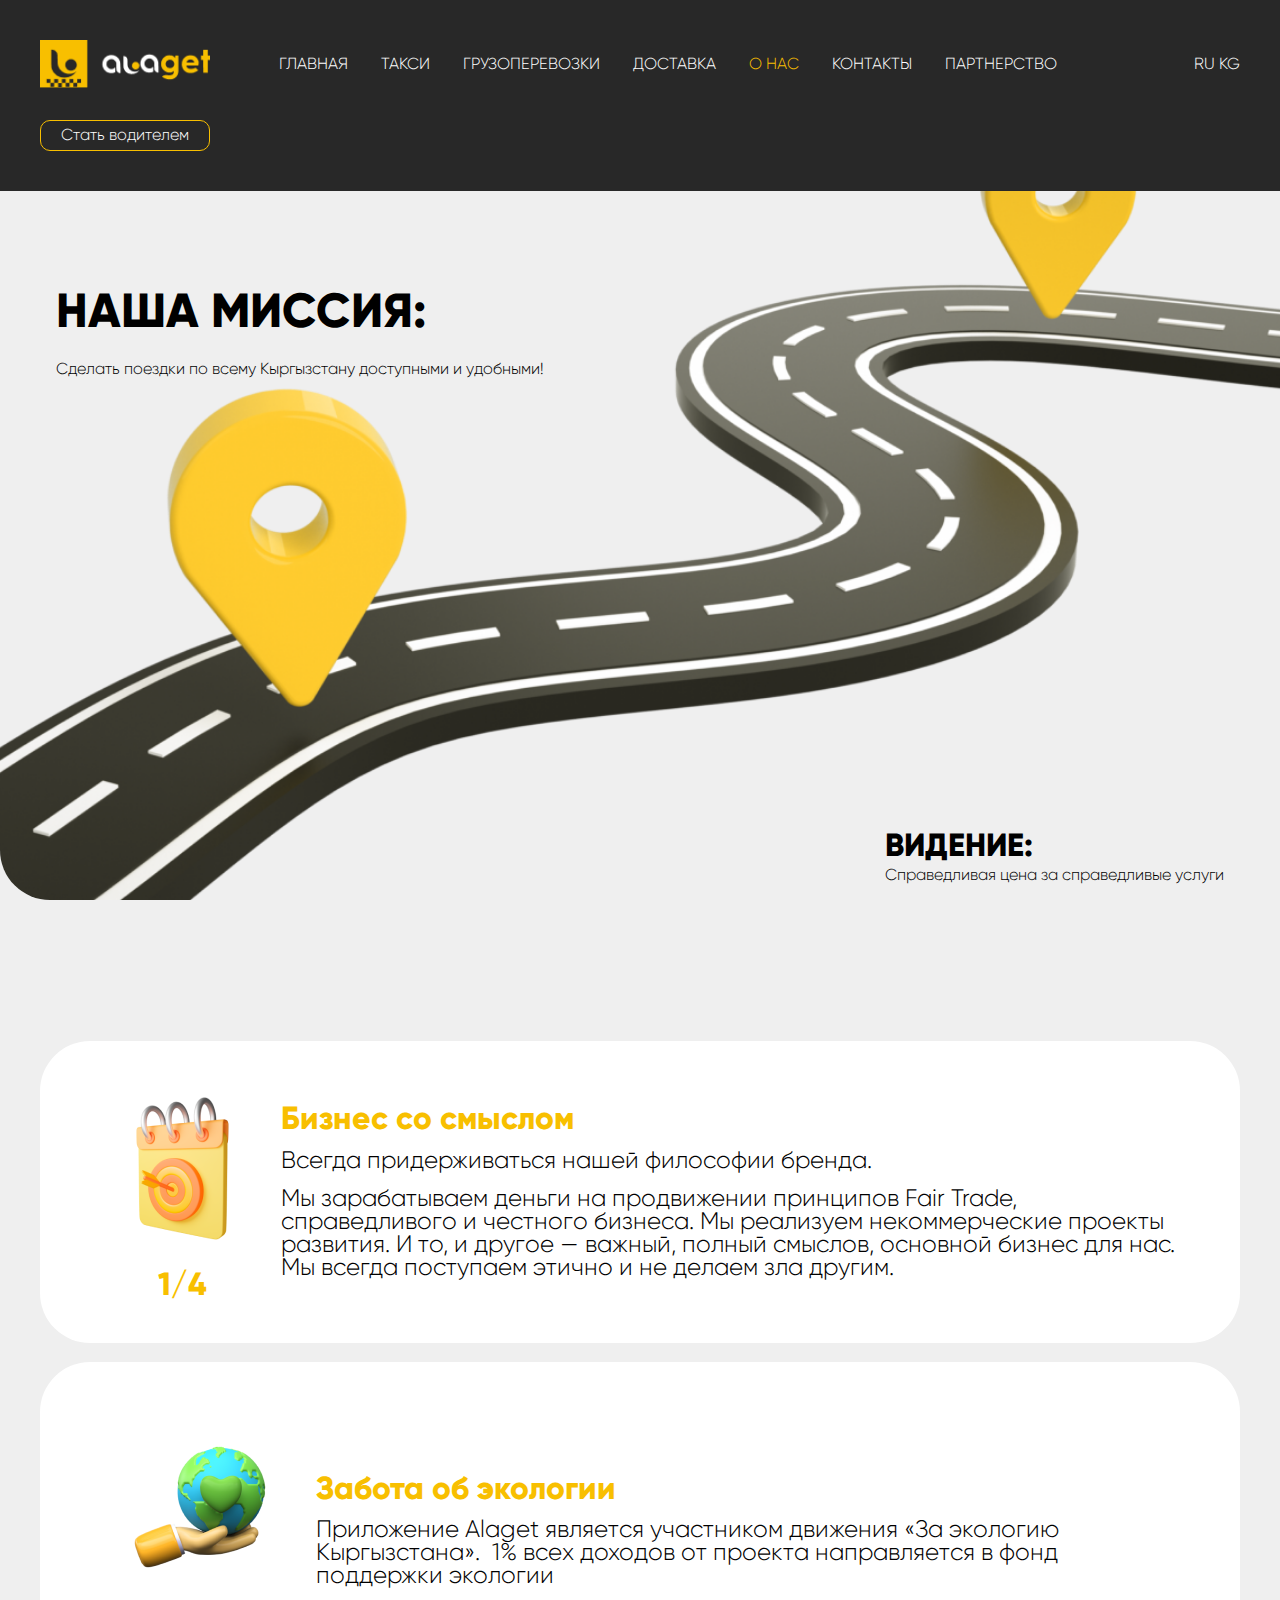
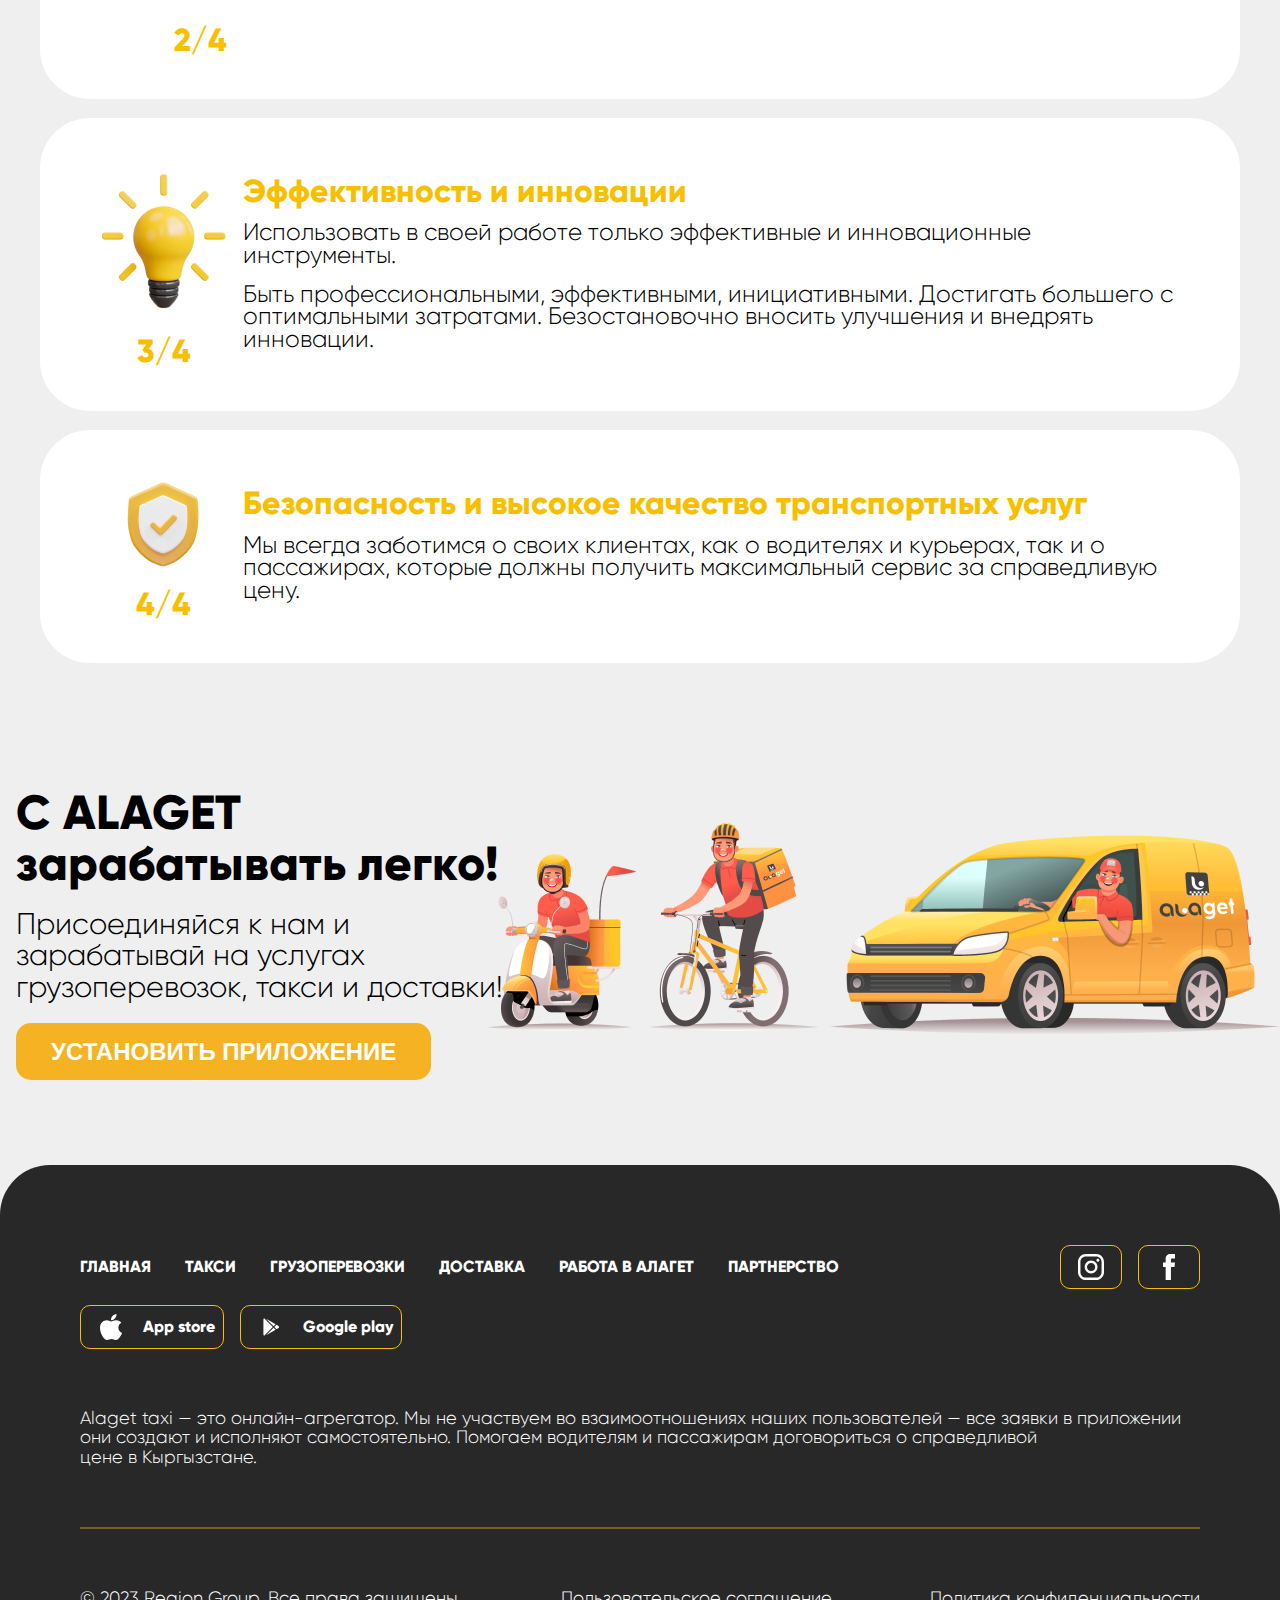
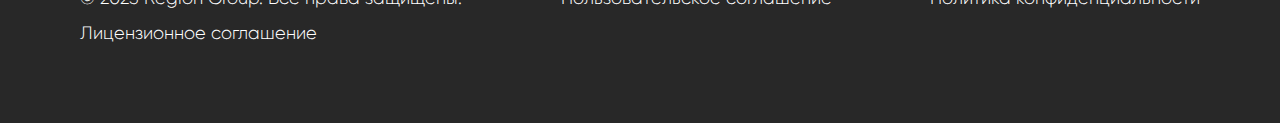
==== about.html @ 56437d97 "add commi" ====
<!DOCTYPE html>
<html lang="en">

<head>
  <meta charset="UTF-8" />
  <meta name="viewport" content="width=device-width, initial-scale=1.0" />
  <link rel="stylesheet" href="assets/style/styleSwiper.min.css" />
  <link rel="stylesheet" href="./assets/style/style.css" />
  <title>Document</title>
</head>

<body>
  <!-- header start -->
  <!-- header start -->
  <header class="header">
    <nav>
      <div class="logo"><img src="./assets/img/Group 46.png" alt="" /></div>
      <ul class="desc">
        <a href="./index.html">
          <li>главная</li>
        </a>
        <a href="./taxi.html">
          <li>Такси</li>
        </a>
        <a href="./cargo.html">
          <li>грузоперевозки</li>
        </a>
        <a href="./delivery.html">
          <li>доставка</li>
        </a>
        <a href="./about.html">
          <li class="active">о нас</li>
        </a>
        <a href="./contact.html">
          <li>контакты</li>
        </a>
        <a href="./partners.html">
          <li>Партнерство</li>
        </a>

      </ul>
      <div>
        <div class="burgerMenu" onclick="openSideBar()">
          <img width="50px" src="https://cdn-icons-png.flaticon.com/512/5251/5251840.png" alt="">
        </div>
      </div>


      <div class="translate">ru KG</div>
      <div class="beTaksist">
        <a href="./beTaxist.html">
          <p>Стать водителем</p>
        </a>

      </div>
    </nav>

    </div>




  </header>
  <!-- header end -->
  <div id="mobileMenu" class="mobileMenuDisabled">
    <div onclick="closeSideBar()" class="mobileClose">
      x
    </div>
    <br><br>
    <ul class="desc">
      <a href="./index.html">
        <li>главная</li>
      </a>

      <a href="./taxi.html">
        <li>Такси</li>
      </a>
      <a href="./cargo.html">
        <li>грузоперевозки</li>
      </a>
      <a href="./delivery.html">
        <li>доставка</li>
      </a>
      <a href="./about.html">
        <li class="active">о нас</li>
      </a>
      <a href="./contact.html">
        <li>контакты</li>
      </a>

      <a href="./partners.html">
        <li class="active">Партнерство</li>
    </a>
    </ul>
  </div>
  <!-- header end -->
  <!-- main start -->
  <main id="main" class="main">
    <img id="myElement" class="Mainbackround" src="./assets/img/23 1.png" alt="" />

    <div style="top: 30%;position: absolute; padding: 1rem;" class=" taxi mainTitle">
      <h1 style="color: black !important;">НАША МИССИЯ:</h1>
      <p style="color: black !important;">Сделать поездки по всему Кыргызстану доступными и удобными!</p>
    </div>
    <div style="width: 100%;">
      <h1></h1>
    </div>
    <div class="mainCarImage">

    </div>
    <div style="position: absolute;right: 40px;bottom: 0%; padding: 1rem;" class="bot">
      <h1>ВИДЕНИЕ:</h1>
      <p>Справедливая цена за справедливые услуги</p>
    </div>
  </main>
  <!-- main end -->
  <section class="MainContainer aboutSection">

    <div class="aboutAppCard" style="background-color: white; border-radius: 50px;">
      <div style="text-align: center; margin-right: 1rem;" class="aboutTitle">
        <div>
          <img src="./assets/img/28.png" alt="">
        </div>
        <h1>1/4</h1>
      </div>

      <div class="aboutTitle">
        <h1>Бизнес со смыслом </h1>
        <h2>Всегда придерживаться нашей философии бренда. </h2>
        <p>Мы зарабатываем деньги на продвижении принципов Fair Trade, справедливого и честного бизнеса. Мы реализуем
          некоммерческие проекты развития. И то, и другое — важный, полный смыслов, основной бизнес для нас. Мы всегда
          поступаем этично и не делаем зла другим.
        </p>
      </div>

    </div>
    <br>
    <div class="aboutAppCard" style="background-color: white; border-radius: 50px;">
      <div style="text-align: center; margin-right: 1rem;" class="aboutTitle">
        <div>
          <img src="./assets/img/26 1.png" alt="">
        </div>
        <h1>2/4</h1>
      </div>

      <div class="aboutTitle">
        <h1>Забота об экологии </h1>

        <p>Приложение Alaget является участником движения «За экологию Кыргызстана». 
          1% всех доходов от проекта направляется в фонд поддержки экологии

        </p>
      </div>

    </div>
    <br>
    <div class="aboutAppCard" style="background-color: white; border-radius: 50px;">
      <div style="text-align: center; margin-right: 1rem;" class="aboutTitle">
        <div>
          <img src="./assets/img/24 1.png" alt="">
        </div>
        <h1>3/4</h1>
      </div>

      <div class="aboutTitle">
        <h1>Эффективность и инновации </h1>
        <h2>Использовать в своей работе только эффективные и инновационные инструменты.</h2>
        <p>Быть профессиональными, эффективными, инициативными. Достигать большего с оптимальными затратами.
          Безостановочно вносить улучшения и внедрять инновации.

        </p>
      </div>

    </div>
    <br>
    <div class="aboutAppCard" style="background-color: white; border-radius: 50px;">
      <div style="text-align: center; margin-right: 1rem;" class="aboutTitle">
        <div>
          <img src="./assets/img/5 3.png" alt="">
        </div>
        <h1>4/4</h1>
      </div>

      <div class="aboutTitle">
        <h1>Безопасность и высокое качество транспортных услуг</h1>

        <p>Мы всегда заботимся о своих клиентах, как о водителях и курьерах, так и о пассажирах, которые должны получить
          максимальный сервис за справедливую цену.
        </p>
      </div>

    </div>



  </section>
  <!-- Proof end -->
  <!-- preFooter start -->
  <section class="preFooter">
    <div class="taxi preFooterLeft">
      <h1>С ALAGET зарабатывать легко!</h1>

      <br />
      <p>Присоединяйся к нам и зарабатывай на услугах грузоперевозок, такси и доставки!</p>
      <br />
      <button class="orangeBGbutton">УСТАНОВИТЬ ПРИЛОЖЕНИЕ</button>
    </div>
    <div style="width: 100%;"></div>
    <div class="preFooterRigth">
      <div class="taxiPreFooterImg">
        <img src="./assets/img/1 3.png" alt="" />
      </div>
    </div>
  </section>




  <!-- preFooter end -->
  <footer class="footer">
    <div class="footerContainer">
      <nav>
        <ul>
          <a href="./index.html">
            <li>главная</li>
          </a>
          <a href="./taxi.html">
            <li>такси</li>
          </a>
          <a href="./cargo.html">
            <li>грузоперевозки</li>
          </a>
          <a href="./delivery.html">
            <li>доставка</li>
          </a>
          <a href="./beTaxist.html">
            <li>РАБОТА В АЛАГЕТ</li>
          </a>
          <a href="./partners.html">
            <li>Партнерство</li>
          </a>


        </ul>
        <div class="socialMedia">
          <div class="iconItem">
            <img src="./assets/icons/иконки (1).svg" alt="" />
          </div>
          <div class="iconItem">
            <img src="./assets/icons/иконки ФБ.svg" alt="" />
          </div>
        </div>
        <div class="socialMedia">
          <div class="iconItem">
            <img src="./assets/icons/Vector.svg" alt="" />
            <p>App store</p>
          </div>
          <div class="iconItem">
            <img
              src="./assets/icons/svg+xml;base64,PHN2ZyB3aWR0aD0iMjIiIGhlaWdodD0iMjIiIHZpZXdCb3g9IjAgMCAyNCAyNCIgeG1sbnM9Imh0dHA6Ly93d3cudzMub3JnLzIwMDAvc3ZnIj4KICAgICAgICAgICAgICAgICAgICAgICAgICAgICAgICAgICAgPHBhdGggZD0iTTE0LjM3NDUgMTEuMzIyTDcuNDc 1.svg"
              alt="" />
            <p>Google play</p>
          </div>
        </div>
      </nav>
      <p>
        Alaget taxi — это онлайн-агрегатор. Мы не участвуем во
        взаимоотношениях наших пользователей — все заявки в приложении они
        создают и исполняют самостоятельно. Помогаем водителям и пассажирам
        договориться о справедливой цене в Кыргызстане.
      </p>
      <svg xmlns="http://www.w3.org/2000/svg" width="100%" height="2" viewBox="0 0 1370 2" fill="none">
        <path d="M1370 1H0" stroke="#F5B324" />
      </svg>
      <div class="lust">
        <p>© 2023 Region Group. Все права защищены.</p>
        <p>Пользовательское соглашение</p>
        <p>Политика конфиденциальности</p>
        <p>Лицензионное соглашение</p>
      </div>
    </div>
  </footer>
  <script src="https://code.jquery.com/jquery-2.2.4.min.js"></script>
  <script src="https://cdnjs.cloudflare.com/ajax/libs/Swiper/3.3.1/js/swiper.min.js"></script>
  <script src="./assets/js/script.js"></script>
</body>

</html>
---- assets/style/styleSwiper.min.css ----
/**
 * Swiper 3.3.1
 * Most modern mobile touch slider and framework with hardware accelerated transitions
 * 
 * http://www.idangero.us/swiper/
 * 
 * Copyright 2016, Vladimir Kharlampidi
 * The iDangero.us
 * http://www.idangero.us/
 * 
 * Licensed under MIT
 * 
 * Released on: February 7, 2016
 */
.swiper-container {
    margin: 0 auto;
    position: relative;
    overflow: hidden;
    z-index: 1
}

.swiper-container-no-flexbox .swiper-slide {
    float: left
}

.swiper-container-vertical>.swiper-wrapper {
    -webkit-box-orient: vertical;
    -moz-box-orient: vertical;
    -ms-flex-direction: column;
    -webkit-flex-direction: column;
    flex-direction: column
}

.swiper-wrapper {
    position: relative;
    width: 100%;
    height: 100%;
    z-index: 1;
    display: -webkit-box;
    display: -moz-box;
    display: -ms-flexbox;
    display: -webkit-flex;
    display: flex;
    -webkit-transition-property: -webkit-transform;
    -moz-transition-property: -moz-transform;
    -o-transition-property: -o-transform;
    -ms-transition-property: -ms-transform;
    transition-property: transform;
    -webkit-box-sizing: content-box;
    -moz-box-sizing: content-box;
    box-sizing: content-box
}

.swiper-container-android .swiper-slide,
.swiper-wrapper {
    -webkit-transform: translate3d(0, 0, 0);
    -moz-transform: translate3d(0, 0, 0);
    -o-transform: translate(0, 0);
    -ms-transform: translate3d(0, 0, 0);
    transform: translate3d(0, 0, 0)
}

.swiper-container-multirow>.swiper-wrapper {
    -webkit-box-lines: multiple;
    -moz-box-lines: multiple;
    -ms-flex-wrap: wrap;
    -webkit-flex-wrap: wrap;
    flex-wrap: wrap
}

.swiper-container-free-mode>.swiper-wrapper {
    -webkit-transition-timing-function: ease-out;
    -moz-transition-timing-function: ease-out;
    -ms-transition-timing-function: ease-out;
    -o-transition-timing-function: ease-out;
    transition-timing-function: ease-out;
    margin: 0 auto
}

.swiper-slide {
    -webkit-flex-shrink: 0;
    -ms-flex: 0 0 auto;
    flex-shrink: 0;
    width: 100%;
    height: 100%;
    position: relative
}

.swiper-container-autoheight,
.swiper-container-autoheight .swiper-slide {
    height: auto
}

.swiper-container-autoheight .swiper-wrapper {
    -webkit-box-align: start;
    -ms-flex-align: start;
    -webkit-align-items: flex-start;
    align-items: flex-start;
    -webkit-transition-property: -webkit-transform, height;
    -moz-transition-property: -moz-transform;
    -o-transition-property: -o-transform;
    -ms-transition-property: -ms-transform;
    transition-property: transform, height
}

.swiper-container .swiper-notification {
    position: absolute;
    left: 0;
    top: 0;
    pointer-events: none;
    opacity: 0;
    z-index: -1000
}

.swiper-wp8-horizontal {
    -ms-touch-action: pan-y;
    touch-action: pan-y
}

.swiper-wp8-vertical {
    -ms-touch-action: pan-x;
    touch-action: pan-x
}

.swiper-button-next,
.swiper-button-prev {
    position: absolute;
    top: 50%;
    width: 27px;
    height: 44px;
    margin-top: -22px;
    z-index: 10;
    cursor: pointer;
    -moz-background-size: 27px 44px;
    -webkit-background-size: 27px 44px;
    background-size: 27px 44px;
    background-position: center;
    background-repeat: no-repeat
}

.swiper-button-next.swiper-button-disabled,
.swiper-button-prev.swiper-button-disabled {
    opacity: .35;
    cursor: auto;
    pointer-events: none
}

.swiper-button-prev,
.swiper-container-rtl .swiper-button-next {
     left: 10px;
    right: auto
}

/* .swiper-button-prev.swiper-button-black,
.swiper-container-rtl .swiper-button-next.swiper-button-black {
    background-image: url("data:image/svg+xml;charset=utf-8,%3Csvg%20xmlns%3D'http%3A%2F%2Fwww.w3.org%2F2000%2Fsvg'%20viewBox%3D'0%200%2027%2044'%3E%3Cpath%20d%3D'M0%2C22L22%2C0l2.1%2C2.1L4.2%2C22l19.9%2C19.9L22%2C44L0%2C22L0%2C22L0%2C22z'%20fill%3D'%23000000'%2F%3E%3C%2Fsvg%3E")
} */

/* .swiper-button-prev.swiper-button-white,
.swiper-container-rtl .swiper-button-next.swiper-button-white {
    background-image: url("data:image/svg+xml;charset=utf-8,%3Csvg%20xmlns%3D'http%3A%2F%2Fwww.w3.org%2F2000%2Fsvg'%20viewBox%3D'0%200%2027%2044'%3E%3Cpath%20d%3D'M0%2C22L22%2C0l2.1%2C2.1L4.2%2C22l19.9%2C19.9L22%2C44L0%2C22L0%2C22L0%2C22z'%20fill%3D'%23ffffff'%2F%3E%3C%2Fsvg%3E")
} */

.swiper-button-next,
.swiper-container-rtl .swiper-button-prev {
    right: 10px;
    left: auto
}

.swiper-button-next.swiper-button-black,
.swiper-container-rtl .swiper-button-prev.swiper-button-black {
    background-image: url("data:image/svg+xml;charset=utf-8,%3Csvg%20xmlns%3D'http%3A%2F%2Fwww.w3.org%2F2000%2Fsvg'%20viewBox%3D'0%200%2027%2044'%3E%3Cpath%20d%3D'M27%2C22L27%2C22L5%2C44l-2.1-2.1L22.8%2C22L2.9%2C2.1L5%2C0L27%2C22L27%2C22z'%20fill%3D'%23000000'%2F%3E%3C%2Fsvg%3E")
}

.swiper-button-next.swiper-button-white,
.swiper-container-rtl .swiper-button-prev.swiper-button-white {
    background-image: url("data:image/svg+xml;charset=utf-8,%3Csvg%20xmlns%3D'http%3A%2F%2Fwww.w3.org%2F2000%2Fsvg'%20viewBox%3D'0%200%2027%2044'%3E%3Cpath%20d%3D'M27%2C22L27%2C22L5%2C44l-2.1-2.1L22.8%2C22L2.9%2C2.1L5%2C0L27%2C22L27%2C22z'%20fill%3D'%23ffffff'%2F%3E%3C%2Fsvg%3E")
}

.swiper-pagination {
    position: absolute;
    text-align: center;
    -webkit-transition: .3s;
    -moz-transition: .3s;
    -o-transition: .3s;
    transition: .3s;
    -webkit-transform: translate3d(0, 0, 0);
    -ms-transform: translate3d(0, 0, 0);
    -o-transform: translate3d(0, 0, 0);
    transform: translate3d(0, 0, 0);
    z-index: 10
}

.swiper-pagination.swiper-pagination-hidden {
    opacity: 0
}

.swiper-container-horizontal>.swiper-pagination-bullets,
.swiper-pagination-custom,
.swiper-pagination-fraction {
    bottom: 10px;
    left: 0;
    width: 100%
}

.swiper-pagination-bullet {
    width: 8px;
    height: 8px;
    display: inline-block;
    border-radius: 100%;
    background: #000;
    opacity: .2
}

button.swiper-pagination-bullet {
    border: none;
    margin: 0;
    padding: 0;
    box-shadow: none;
    -moz-appearance: none;
    -ms-appearance: none;
    -webkit-appearance: none;
    appearance: none
}

.swiper-pagination-clickable .swiper-pagination-bullet {
    cursor: pointer
}

.swiper-pagination-white .swiper-pagination-bullet {
    background: #fff
}

.swiper-pagination-bullet-active {
    opacity: 1;
    background: #007aff
}

.swiper-pagination-white .swiper-pagination-bullet-active {
    background: #fff
}

.swiper-pagination-black .swiper-pagination-bullet-active {
    background: #000
}

.swiper-container-vertical>.swiper-pagination-bullets {
    right: 10px;
    top: 50%;
    -webkit-transform: translate3d(0, -50%, 0);
    -moz-transform: translate3d(0, -50%, 0);
    -o-transform: translate(0, -50%);
    -ms-transform: translate3d(0, -50%, 0);
    transform: translate3d(0, -50%, 0)
}

.swiper-container-vertical>.swiper-pagination-bullets .swiper-pagination-bullet {
    margin: 5px 0;
    display: block
}

.swiper-container-horizontal>.swiper-pagination-bullets .swiper-pagination-bullet {
    margin: 0 5px
}

.swiper-pagination-progress {
    background: rgba(0, 0, 0, .25);
    position: absolute
}

.swiper-pagination-progress .swiper-pagination-progressbar {
    background: #007aff;
    position: absolute;
    left: 0;
    top: 0;
    width: 100%;
    height: 100%;
    -webkit-transform: scale(0);
    -ms-transform: scale(0);
    -o-transform: scale(0);
    transform: scale(0);
    -webkit-transform-origin: left top;
    -moz-transform-origin: left top;
    -ms-transform-origin: left top;
    -o-transform-origin: left top;
    transform-origin: left top
}

.swiper-container-rtl .swiper-pagination-progress .swiper-pagination-progressbar {
    -webkit-transform-origin: right top;
    -moz-transform-origin: right top;
    -ms-transform-origin: right top;
    -o-transform-origin: right top;
    transform-origin: right top
}

.swiper-container-horizontal>.swiper-pagination-progress {
    width: 100%;
    height: 4px;
    left: 0;
    top: 0
}

.swiper-container-vertical>.swiper-pagination-progress {
    width: 4px;
    height: 100%;
    left: 0;
    top: 0
}

.swiper-pagination-progress.swiper-pagination-white {
    background: rgba(255, 255, 255, .5)
}

.swiper-pagination-progress.swiper-pagination-white .swiper-pagination-progressbar {
    background: #fff
}

.swiper-pagination-progress.swiper-pagination-black .swiper-pagination-progressbar {
    background: #000
}

.swiper-container-3d {
    -webkit-perspective: 1200px;
    -moz-perspective: 1200px;
    -o-perspective: 1200px;
    perspective: 1200px
}

.swiper-container-3d .swiper-cube-shadow,
.swiper-container-3d .swiper-slide,
.swiper-container-3d .swiper-slide-shadow-bottom,
.swiper-container-3d .swiper-slide-shadow-left,
.swiper-container-3d .swiper-slide-shadow-right,
.swiper-container-3d .swiper-slide-shadow-top,
.swiper-container-3d .swiper-wrapper {
    -webkit-transform-style: preserve-3d;
    -moz-transform-style: preserve-3d;
    -ms-transform-style: preserve-3d;
    transform-style: preserve-3d
}

.swiper-container-3d .swiper-slide-shadow-bottom,
.swiper-container-3d .swiper-slide-shadow-left,
.swiper-container-3d .swiper-slide-shadow-right,
.swiper-container-3d .swiper-slide-shadow-top {
    position: absolute;
    left: 0;
    top: 0;
    width: 100%;
    height: 100%;
    pointer-events: none;
    z-index: 10
}

.swiper-container-3d .swiper-slide-shadow-left {
    background-image: -webkit-gradient(linear, left top, right top, from(rgba(0, 0, 0, .5)), to(rgba(0, 0, 0, 0)));
    background-image: -webkit-linear-gradient(right, rgba(0, 0, 0, .5), rgba(0, 0, 0, 0));
    background-image: -moz-linear-gradient(right, rgba(0, 0, 0, .5), rgba(0, 0, 0, 0));
    background-image: -o-linear-gradient(right, rgba(0, 0, 0, .5), rgba(0, 0, 0, 0));
    background-image: linear-gradient(to left, rgba(0, 0, 0, .5), rgba(0, 0, 0, 0))
}

.swiper-container-3d .swiper-slide-shadow-right {
    background-image: -webkit-gradient(linear, right top, left top, from(rgba(0, 0, 0, .5)), to(rgba(0, 0, 0, 0)));
    background-image: -webkit-linear-gradient(left, rgba(0, 0, 0, .5), rgba(0, 0, 0, 0));
    background-image: -moz-linear-gradient(left, rgba(0, 0, 0, .5), rgba(0, 0, 0, 0));
    background-image: -o-linear-gradient(left, rgba(0, 0, 0, .5), rgba(0, 0, 0, 0));
    background-image: linear-gradient(to right, rgba(0, 0, 0, .5), rgba(0, 0, 0, 0))
}

.swiper-container-3d .swiper-slide-shadow-top {
    background-image: -webkit-gradient(linear, left top, left bottom, from(rgba(0, 0, 0, .5)), to(rgba(0, 0, 0, 0)));
    background-image: -webkit-linear-gradient(bottom, rgba(0, 0, 0, .5), rgba(0, 0, 0, 0));
    background-image: -moz-linear-gradient(bottom, rgba(0, 0, 0, .5), rgba(0, 0, 0, 0));
    background-image: -o-linear-gradient(bottom, rgba(0, 0, 0, .5), rgba(0, 0, 0, 0));
    background-image: linear-gradient(to top, rgba(0, 0, 0, .5), rgba(0, 0, 0, 0))
}

.swiper-container-3d .swiper-slide-shadow-bottom {
    background-image: -webkit-gradient(linear, left bottom, left top, from(rgba(0, 0, 0, .5)), to(rgba(0, 0, 0, 0)));
    background-image: -webkit-linear-gradient(top, rgba(0, 0, 0, .5), rgba(0, 0, 0, 0));
    background-image: -moz-linear-gradient(top, rgba(0, 0, 0, .5), rgba(0, 0, 0, 0));
    background-image: -o-linear-gradient(top, rgba(0, 0, 0, .5), rgba(0, 0, 0, 0));
    background-image: linear-gradient(to bottom, rgba(0, 0, 0, .5), rgba(0, 0, 0, 0))
}

.swiper-container-coverflow .swiper-wrapper,
.swiper-container-flip .swiper-wrapper {
    -ms-perspective: 1200px
}

.swiper-container-cube,
.swiper-container-flip {
    overflow: visible
}

.swiper-container-cube .swiper-slide,
.swiper-container-flip .swiper-slide {
    pointer-events: none;
    -webkit-backface-visibility: hidden;
    -moz-backface-visibility: hidden;
    -ms-backface-visibility: hidden;
    backface-visibility: hidden;
    z-index: 1
}

.swiper-container-cube .swiper-slide .swiper-slide,
.swiper-container-flip .swiper-slide .swiper-slide {
    pointer-events: none
}

.swiper-container-cube .swiper-slide-active,
.swiper-container-cube .swiper-slide-active .swiper-slide-active,
.swiper-container-flip .swiper-slide-active,
.swiper-container-flip .swiper-slide-active .swiper-slide-active {
    pointer-events: auto
}

.swiper-container-cube .swiper-slide-shadow-bottom,
.swiper-container-cube .swiper-slide-shadow-left,
.swiper-container-cube .swiper-slide-shadow-right,
.swiper-container-cube .swiper-slide-shadow-top,
.swiper-container-flip .swiper-slide-shadow-bottom,
.swiper-container-flip .swiper-slide-shadow-left,
.swiper-container-flip .swiper-slide-shadow-right,
.swiper-container-flip .swiper-slide-shadow-top {
    z-index: 0;
    -webkit-backface-visibility: hidden;
    -moz-backface-visibility: hidden;
    -ms-backface-visibility: hidden;
    backface-visibility: hidden
}

.swiper-container-cube .swiper-slide {
    visibility: hidden;
    -webkit-transform-origin: 0 0;
    -moz-transform-origin: 0 0;
    -ms-transform-origin: 0 0;
    transform-origin: 0 0;
    width: 100%;
    height: 100%
}

.swiper-container-cube.swiper-container-rtl .swiper-slide {
    -webkit-transform-origin: 100% 0;
    -moz-transform-origin: 100% 0;
    -ms-transform-origin: 100% 0;
    transform-origin: 100% 0
}

.swiper-container-cube .swiper-slide-active,
.swiper-container-cube .swiper-slide-next,
.swiper-container-cube .swiper-slide-next+.swiper-slide,
.swiper-container-cube .swiper-slide-prev {
    pointer-events: auto;
    visibility: visible
}

.swiper-container-cube .swiper-cube-shadow {
    position: absolute;
    left: 0;
    bottom: 0;
    width: 100%;
    height: 100%;
    background: #000;
    opacity: .6;
    -webkit-filter: blur(50px);
    filter: blur(50px);
    z-index: 0
}

.swiper-container-fade.swiper-container-free-mode .swiper-slide {
    -webkit-transition-timing-function: ease-out;
    -moz-transition-timing-function: ease-out;
    -ms-transition-timing-function: ease-out;
    -o-transition-timing-function: ease-out;
    transition-timing-function: ease-out
}

.swiper-container-fade .swiper-slide {
    pointer-events: none;
    -webkit-transition-property: opacity;
    -moz-transition-property: opacity;
    -o-transition-property: opacity;
    transition-property: opacity
}

.swiper-container-fade .swiper-slide .swiper-slide {
    pointer-events: none
}

.swiper-container-fade .swiper-slide-active,
.swiper-container-fade .swiper-slide-active .swiper-slide-active {
    pointer-events: auto
}

.swiper-scrollbar {
    border-radius: 10px;
    position: relative;
    -ms-touch-action: none;
    background: rgba(0, 0, 0, .1)
}

.swiper-container-horizontal>.swiper-scrollbar {
    position: absolute;
    left: 1%;
    bottom: 3px;
    z-index: 50;
    height: 5px;
    width: 98%
}

.swiper-container-vertical>.swiper-scrollbar {
    position: absolute;
    right: 3px;
    top: 1%;
    z-index: 50;
    width: 5px;
    height: 98%
}

.swiper-scrollbar-drag {
    height: 100%;
    width: 100%;
    position: relative;
    background: rgba(0, 0, 0, .5);
    border-radius: 10px;
    left: 0;
    top: 0
}

.swiper-scrollbar-cursor-drag {
    cursor: move
}

.swiper-lazy-preloader {
    width: 42px;
    height: 42px;
    position: absolute;
    left: 50%;
    top: 50%;
    margin-left: -21px;
    margin-top: -21px;
    z-index: 10;
    -webkit-transform-origin: 50%;
    -moz-transform-origin: 50%;
    transform-origin: 50%;
    -webkit-animation: swiper-preloader-spin 1s steps(12, end) infinite;
    -moz-animation: swiper-preloader-spin 1s steps(12, end) infinite;
    animation: swiper-preloader-spin 1s steps(12, end) infinite
}

.swiper-lazy-preloader:after {
    display: block;
    content: "";
    width: 100%;
    height: 100%;
    background-image: url("data:image/svg+xml;charset=utf-8,%3Csvg%20viewBox%3D'0%200%20120%20120'%20xmlns%3D'http%3A%2F%2Fwww.w3.org%2F2000%2Fsvg'%20xmlns%3Axlink%3D'http%3A%2F%2Fwww.w3.org%2F1999%2Fxlink'%3E%3Cdefs%3E%3Cline%20id%3D'l'%20x1%3D'60'%20x2%3D'60'%20y1%3D'7'%20y2%3D'27'%20stroke%3D'%236c6c6c'%20stroke-width%3D'11'%20stroke-linecap%3D'round'%2F%3E%3C%2Fdefs%3E%3Cg%3E%3Cuse%20xlink%3Ahref%3D'%23l'%20opacity%3D'.27'%2F%3E%3Cuse%20xlink%3Ahref%3D'%23l'%20opacity%3D'.27'%20transform%3D'rotate(30%2060%2C60)'%2F%3E%3Cuse%20xlink%3Ahref%3D'%23l'%20opacity%3D'.27'%20transform%3D'rotate(60%2060%2C60)'%2F%3E%3Cuse%20xlink%3Ahref%3D'%23l'%20opacity%3D'.27'%20transform%3D'rotate(90%2060%2C60)'%2F%3E%3Cuse%20xlink%3Ahref%3D'%23l'%20opacity%3D'.27'%20transform%3D'rotate(120%2060%2C60)'%2F%3E%3Cuse%20xlink%3Ahref%3D'%23l'%20opacity%3D'.27'%20transform%3D'rotate(150%2060%2C60)'%2F%3E%3Cuse%20xlink%3Ahref%3D'%23l'%20opacity%3D'.37'%20transform%3D'rotate(180%2060%2C60)'%2F%3E%3Cuse%20xlink%3Ahref%3D'%23l'%20opacity%3D'.46'%20transform%3D'rotate(210%2060%2C60)'%2F%3E%3Cuse%20xlink%3Ahref%3D'%23l'%20opacity%3D'.56'%20transform%3D'rotate(240%2060%2C60)'%2F%3E%3Cuse%20xlink%3Ahref%3D'%23l'%20opacity%3D'.66'%20transform%3D'rotate(270%2060%2C60)'%2F%3E%3Cuse%20xlink%3Ahref%3D'%23l'%20opacity%3D'.75'%20transform%3D'rotate(300%2060%2C60)'%2F%3E%3Cuse%20xlink%3Ahref%3D'%23l'%20opacity%3D'.85'%20transform%3D'rotate(330%2060%2C60)'%2F%3E%3C%2Fg%3E%3C%2Fsvg%3E");
    background-position: 50%;
    -webkit-background-size: 100%;
    background-size: 100%;
    background-repeat: no-repeat
}

.swiper-lazy-preloader-white:after {
    background-image: url("data:image/svg+xml;charset=utf-8,%3Csvg%20viewBox%3D'0%200%20120%20120'%20xmlns%3D'http%3A%2F%2Fwww.w3.org%2F2000%2Fsvg'%20xmlns%3Axlink%3D'http%3A%2F%2Fwww.w3.org%2F1999%2Fxlink'%3E%3Cdefs%3E%3Cline%20id%3D'l'%20x1%3D'60'%20x2%3D'60'%20y1%3D'7'%20y2%3D'27'%20stroke%3D'%23fff'%20stroke-width%3D'11'%20stroke-linecap%3D'round'%2F%3E%3C%2Fdefs%3E%3Cg%3E%3Cuse%20xlink%3Ahref%3D'%23l'%20opacity%3D'.27'%2F%3E%3Cuse%20xlink%3Ahref%3D'%23l'%20opacity%3D'.27'%20transform%3D'rotate(30%2060%2C60)'%2F%3E%3Cuse%20xlink%3Ahref%3D'%23l'%20opacity%3D'.27'%20transform%3D'rotate(60%2060%2C60)'%2F%3E%3Cuse%20xlink%3Ahref%3D'%23l'%20opacity%3D'.27'%20transform%3D'rotate(90%2060%2C60)'%2F%3E%3Cuse%20xlink%3Ahref%3D'%23l'%20opacity%3D'.27'%20transform%3D'rotate(120%2060%2C60)'%2F%3E%3Cuse%20xlink%3Ahref%3D'%23l'%20opacity%3D'.27'%20transform%3D'rotate(150%2060%2C60)'%2F%3E%3Cuse%20xlink%3Ahref%3D'%23l'%20opacity%3D'.37'%20transform%3D'rotate(180%2060%2C60)'%2F%3E%3Cuse%20xlink%3Ahref%3D'%23l'%20opacity%3D'.46'%20transform%3D'rotate(210%2060%2C60)'%2F%3E%3Cuse%20xlink%3Ahref%3D'%23l'%20opacity%3D'.56'%20transform%3D'rotate(240%2060%2C60)'%2F%3E%3Cuse%20xlink%3Ahref%3D'%23l'%20opacity%3D'.66'%20transform%3D'rotate(270%2060%2C60)'%2F%3E%3Cuse%20xlink%3Ahref%3D'%23l'%20opacity%3D'.75'%20transform%3D'rotate(300%2060%2C60)'%2F%3E%3Cuse%20xlink%3Ahref%3D'%23l'%20opacity%3D'.85'%20transform%3D'rotate(330%2060%2C60)'%2F%3E%3C%2Fg%3E%3C%2Fsvg%3E")
}

@-webkit-keyframes swiper-preloader-spin {
    100% {
        -webkit-transform: rotate(360deg)
    }
}

@keyframes swiper-preloader-spin {
    100% {
        transform: rotate(360deg)
    }
}
---- assets/style/style.css ----
@import url('https://fonts.googleapis.com/css2?family=Inter:wght@100;200;300;400;500;600;700;800;900&family=Montserrat:ital,wght@0,100;0,200;0,300;0,400;0,500;0,600;0,700;0,800;0,900;1,100;1,200;1,300;1,400;1,500;1,600;1,700;1,800;1,900&family=Noto+Sans+Linear+B&family=Oswald:wght@200;300;400;500;600;700&family=Roboto:ital,wght@0,100;0,300;0,400;0,500;0,700;0,900;1,100;1,300;1,400;1,500;1,700;1,900&display=swap');

@font-face {
    font-family: Gilroy;
    src: url(../fonts/gilroy/Gilroy-Light.otf);
}

@font-face {
    font-family: Gilroy;
    src: url(../fonts/gilroy/Gilroy-ExtraBold.otf);
    font-weight: bold;
}

* {
    margin: 0;
    padding: 0;
    box-sizing: border-box;
}


a {
    color: white;
}

.deliveryFlex {
    display: flex;
    align-items: center;
}

.flex {
    display: flex !important;
    align-items: center;
    gap: 1rem;


}

.line {

    width: 1px;
    border: 0.5px solid rgba(248, 191, 0, 0.50);
    background: rgba(248, 191, 0, 0.50);
}

.darkSection {

    border-radius: 65px;
    background: #282828;
}

.yellow {
    color: #F5B324 !important;
}

.white {
    color: #FFF !important;
}

.borderYellow {
    border: 1px solid #F5B324 !important;
}

body {
    font-family: Gilroy, 'Inter', sans-serif;
    background: #EFEFEF;
}

a {
    text-decoration: none;
}

.header {
    z-index: 1111;
    position: relative;
    background: #282828;
}

.header nav {
    position: fixed;
    top: 0;
    left: 0;
    z-index: 111;
    flex-wrap: wrap;
    gap: 2rem;
    color: #FFF;

    display: flex;
    align-items: center;
    justify-content: space-between;
    max-width: 1380px;
    margin: 0 auto;
    padding: 40px;
    position: relative;
}

.header nav .logo {
    height: 48px;
}

.header nav .logo img {
    height: 100%;
}

.header nav ul {
    list-style: none;
    display: flex;
    gap: 33px;
}

.header nav ul li {
    color: #FFF;
    font-size: 16px;
    font-style: normal;
    font-weight: 500;
    line-height: 106.4%;
    text-transform: uppercase;
    transition: 0.3s;
}

.header nav ul li:hover {
    transform: scale(1.2);
    color: #F5B324;
}

.header nav ul .active {
    color: #F8BF00;
    font-size: 16px;
    font-style: normal;
    font-weight: 500;
    line-height: 106.4%;
    /* 17.024px */
    text-transform: uppercase;
}

.mainCarImage {
    position: absolute;
    right: 0;
    pointer-events: none;
}

.header nav .translate {
    color: #FFF;

    font-size: 16px;
    font-style: normal;
    font-weight: 500;
    line-height: 106.4%;
    /* 17.024px */
    text-transform: uppercase;
}

.header nav .beTaksist {
    outline: none;
    border: none;
    border-radius: 10px;
    border: 1px solid #F8BF00;
    background: rgba(0, 0, 0, 0);
    padding: 6px 20px;
    color: #FFF;
    font-size: 16px;
    font-style: normal;
    font-weight: 500;
    line-height: 106.4%;
    /* 17.024px */
}

.main {

    height: 90vh;
    display: flex;
    align-items: center;
    justify-content: space-between;
    max-width: 1380px;
    margin: 0 auto;
    padding: 40px;

}

.main .Mainbackround {

    position: absolute;
    top: 0;
    left: 0;
    z-index: -1;
    height: 100vh;
    width: 100%;
    object-fit: cover;
    border-radius: 0 0 50px 50px;
}

.main .overlay {

    position: absolute;
    top: 0;
    left: 0;
    z-index: 1;
    height: 100vh;
    width: 100%;
    background: linear-gradient(270deg, #1e1e1e87 5.28%, rgba(1, 1, 2, 0.00) 93.96%);

    border-radius: 0 0 50px 50px;

}

.mainTitle {
    z-index: 1;
    display: flex;
    flex-direction: column;
    gap: 22px;
}


.mainTitle h1 {
    color: #282828;
    font-size: 48px;
    font-style: normal;
    font-weight: 800;
    line-height: 106.4%;
    /* 51.072px */
    text-transform: uppercase;
}

.mainTitle h2 {
    color: #F5F5F5;
    font-size: 65px;
    font-style: normal;
    font-weight: 800;
    line-height: 106.4%;
    /* 69.16px */
    text-transform: uppercase;
}

.mainTitle h3 {
    color: #ffffff;
    font-size: 32px;
    font-style: normal;
    font-weight: 500;
    line-height: 106.4%;
    /* 34.048px */
}

.mainTitle .mainButton {
    border-radius: 15px;
    border: 1px solid #FFF;
    padding: 16px 35px;
    color: #FFF;
    font-size: 24px;
    font-style: normal;
    font-weight: 600;
    line-height: 106.4%;
    text-align: center;
    width: fit-content;
    /* 25.536px */
    text-transform: uppercase;
}

.service {
    text-align: center;
    display: flex;
    justify-content: space-between;
    align-items: center;
    max-width: 1380px;
    margin: 0 auto;

    padding: 6% 40px;
}

.service .serviceItem {
    display: flex;
    align-items: center;
    gap: 23px;


}

.service .serviceItem p {
    color: #000;
    font-size: 24px;
    font-style: normal;
    font-weight: 500;
    line-height: 90%;
    /* 21.6px */
}

.swiper-container {
    width: 100%;

}

.swiper-slide {
    overflow: hidden;
}

.aboutAppCard {
    border-radius: 45px;
    /* background: #FFF; */
    padding: 45px 60px;
    display: flex;
    justify-content: space-between;
    align-items: center;
}

.aboutAppCard .aboutCardLeft {
    display: flex;
    flex-direction: column;
    justify-content: space-between;

}

.aboutAppCard .aboutCardLeft h1 {
    color: #F8BF00;
    font-size: 48px;
    font-style: normal;
    font-weight: 600;
    line-height: 106.4%;
    /* 51.072px */
}

.aboutAppCard .aboutCardLeft .slideNum {
    border-radius: 16px;
    border: 2px solid #FCC020;
    padding: 10px 16px;
    width: fit-content;
}

.aboutAppCard {
    transition: 0.3s;
}



.aboutAppCard .aboutCardLeft .slideNum h1 {
    color: #363636;
    font-size: 28px;
    font-style: normal;
    font-weight: 800;
    line-height: 106.4%;
    /* 29.792px */
}

.slideNumTitle {
    color: #282828;
    font-size: 28px;
    font-style: normal;
    text-decoration: none;
    font-weight: 600;
    line-height: 106.4%;
    /* 29.792px */
}

.aboutAppCard .aboutCardLeft .slideNum p {
    color: #000;
    font-size: 24px;
    font-style: normal;
    font-weight: 400;
    line-height: 106.4%;
    /* 25.536px */
}

.aboutAppCard .aboutCardLeft h2 {
    color: #000;
    font-size: 16px;
    font-style: normal;
    font-weight: 500;
    line-height: 106.4%;
    /* 17.024px */
}

.cardFlex {
    display: flex;
    gap: 1rem;
}

.aboutAppCard .aboutCardRight .aboutCardImage {
    border-radius: 50px;
    width: 100%;
    overflow: hidden;
}

.aboutAppCard .aboutCardRight {
    width: 100%;
}

.aboutAppCard .aboutCardLeft {
    width: 100%;
}


.aboutAppCard .aboutCardRight .aboutCardImage img {
    object-fit: cover;
    width: 100%;
    height: 100%;
}

.downloadApp {
    padding: 60px 0;
    max-width: 1380px;
    margin: 0 auto;
    padding: 40px;
    display: flex;
    align-items: center;
    justify-content: space-between;

}

.downloadApp h1 {
    color: #000;
    font-size: 48px;
    font-style: normal;
    font-weight: 500;
    line-height: 106.4%;
    /* 51.072px */
}

.downloadAppLeft {
    display: flex;
    flex-direction: column;
    gap: 38px;
}

.downloadApp p {
    color: #000;
    font-size: 24px;
    font-style: normal;
    font-weight: 400;
    line-height: 106.4%;
    /* 25.536px */
}

.downloadApp .downloadAppRight img {
    width: 100%;
}

.orangeBGbutton {
    width: fit-content;
    border-radius: 15px;
    background: #F5B324;
    padding: 16px 35px;
    color: #FFF;
    font-size: 24px;
    font-style: normal;
    font-weight: 600;
    line-height: 106.4%;
    /* 25.536px */
    outline: none;
    border: none;
    text-transform: uppercase;
}

.Proof {
    border-radius: 65px;
    background: #FFF;
    padding: 69px;
}

.Proof .ProofContiner {
    max-width: 1380px;
    margin: 0 auto;
    padding: 40px;
}

.Proof .ProofContiner h1 {
    color: #282828;
    font-size: 48px;
    font-style: normal;
    font-weight: 600;
    line-height: 106.4%;
    /* 51.072px */
}

.Proof .ProofContiner .proofList {
    display: flex;
    justify-content: space-between;
    align-items: center;
    gap: 60px;
    flex-wrap: wrap;
}

.Proof .ProofContiner .proofList .proofListItem {
    border-radius: 40px;
    border: 2px solid #D9D9D9;
    padding: 36px;
    height: 500px;
    width: 30vw;
    flex: 1 1 190px;
}

.proofListItem {
    transition: 0.3s;
}

.proofListItem:hover {
    transform: scale(1.02);
}

.Proof .ProofContiner .proofList .proofListItem .proofItemTop {
    display: flex;
    align-items: center;
    gap: 1rem;
}

.Proof .ProofContiner .proofList .proofListItem .proofItemTop h1 {
    color: #282828;
    font-size: 25px;
    font-style: normal;
    font-weight: 600;
    line-height: 95%;
    /* 34.2px */
}

.Proof .ProofContiner .proofList .proofListItem .proofItemTop img {
    width: 85px;
    object-fit: contain;
}

.proofItemMain p {
    color: #282828;
    font-size: 24px;
    font-style: normal;
    font-weight: 400;
    line-height: 106.4%;
    /* 25.536px */
}

.MainContainer {
    padding: 40px;
    max-width: 1380px;
    margin: 0 auto;
}

.preFooter {
    max-width: 1380px;
    margin: 0 auto;
    padding: 40px;
    display: flex;

    justify-content: space-between;
    align-items: center;
    gap: 100px;
    padding: 85px 1rem;
}

.preFooter .preFooterLeft p {
    color: #000;
    font-size: 30px;
    font-style: normal;
    font-weight: 500;
    line-height: 106.4%;
    /* 31.92px */
}

.preFooter .preFooterLeft p u {
    color: #F8BF00;
    font-size: 30px;
    font-style: normal;
    font-weight: 500;
    line-height: 106.4%;
}

.preFooter .preFooterRigth .preFooterImage {
    width: 325px;
    height: 325px;
    overflow: hidden;
}

.preFooter .preFooterRigth .preFooterImage img {
    width: 100%;
    height: 100%;
    object-fit: cover;
}

.footer {
    border-radius: 50px 50px 0px 0px;
    background: #282828;
    padding: 40px;
}

.footer p {
    color: #FFF;
    font-size: 18px;
    font-style: normal;
    font-weight: 400;
    line-height: 106.4%;
    /* 19.152px */
}

.footer .footerContainer {
    max-width: 1380px;
    margin: 0 auto;
    padding: 40px;
    display: flex;
    flex-direction: column;
    gap: 60px;
}

.footer .footerContainer nav {
    display: flex;
    flex-wrap: wrap;
    gap: 1rem;
    align-items: center;
    justify-content: space-between;
}

.footer .footerContainer nav ul {
    display: flex;
    align-items: center;
    gap: 34px;
    list-style: none;
    color: #FFF;
    font-size: 16px;
    font-style: normal;
    font-weight: 600;
    line-height: 106.4%;
    /* 17.024px */
    text-transform: uppercase;
}

.socialMedia {
    display: flex;
    align-items: center;
    flex-wrap: wrap;
    gap: 16px;
}

.socialMedia .iconItem {
    border-radius: 10px;
    border: 1px solid #F8BF00;
    padding: 8px;
    display: flex;
    align-items: center;
    gap: 10px;
    height: 44px;
}

.footer .footerContainer nav .socialMedia .iconItem p {
    color: #FFF;
    font-size: 16px;
    font-style: normal;
    font-weight: 600;
    line-height: 106.4%;
    /* 17.024px */
}

.footer .footerContainer nav .socialMedia .iconItem img {
    width: 44px;
    height: 100%;
    object-fit: contain;
}

.footer .footerContainer .lust {
    display: flex;
    justify-content: space-between;
    align-items: center;
    flex-wrap: wrap;
    gap: 1rem;
}



.miniCard {
    height: 100%;
    display: flex;
    border-radius: 50px;
    background: #FFF;
    padding: 2rem 27px;
    border: 1px solid #ccc;
}

.miniCard .aboutCardRight .aboutCardImage {
    height: 100% !important;
    display: flex;
    gap: 1rem;
    border-radius: 34px !important;
    flex-direction: column;
    justify-content: space-between;
}


.preFooter {
    position: relative !important;
}

.taxiPreFooterImg {
    position: absolute;
    right: 0;
    top: 26%;
    z-index: -1;
}

.taxi h1 {


    font-size: 48px !important;
    font-style: normal;
    font-weight: 600 !important;
    line-height: 106.4%;
    /* 51.072px */
}

.cardgoProof {
    max-width: 1380px;
    margin: 2rem auto;
    padding: 40px;
}

.cardgoProof h1 {
    color: #F8BF00;
    font-size: 28px;
    font-style: normal;
    font-weight: 600;
    line-height: 106.4%;
    /* 29.792px */
}

.cardgoProofContiner {
    display: flex;
    justify-content: space-between;
    align-items: stretch;
    flex-wrap: wrap;
    gap: 1rem;
    height: 100%;

}

.cardgoProofContiner:nth-child(2) {
    padding-bottom: 1rem;
}

.cargoCard {
    transition: 0.3s;
    flex: 1 1 190px;
    width: 350px;
    display: flex;
    height: 400px;
    justify-content: space-between;
    flex-direction: column;
    gap: 1rem;
    border-radius: 45px;
    padding: 2rem;
    border: 2px solid #BABABA;
}

.cargoCard:hover {
    transform: scale(1.02);
}

.cargoCard h1 {
    color: #F8BF00;
    text-align: center;
    font-size: 28px;
    font-style: normal;
    font-weight: 600;
    line-height: 106.4%;
    /* 29.792px */
    /* 29.792px */
}

.cargoCard h2 {
    color: #282828;
    text-align: center;
    font-size: 24px;
    font-style: normal;
    font-weight: 500;
    line-height: 95%;
    /* 22.8px */
    /* 22.8px */
}

.cargoCard div {
    height: 190px;
    width: 190px;
    margin: 0 auto;
}

.cargoCard div img {

    height: 100% !important;
    object-fit: cover;
}

.mobile-menu {
    position: absolute;
    left: 0;
    top: 0;
    width: 100%;
    height: 100%;
    background: #282828;
    text-align: center;
    opacity: 0;
    z-index: 20;
    box-sizing: border-box;
    pointer-events: none;
    transition: opacity 0.5s ease-in-out;
}


.mobile-menu.open {
    display: block;
    opacity: 1;
    pointer-events: all;
}

.burger-wrap {
    display: none;
    position: absolute;
    z-index: 40;
    transition: 300ms 700ms transform ease-in;
}

.burger-wrap.reappearBurger {
    opacity: 0;
    animation: 0.5s 2s fadeAppear ease-out forwards;
}

.mobile-menu .nav ul {
    margin: 0 auto;
}

.aboutTitle {
    display: flex;
    flex-direction: column;
    gap: 1rem;
}

.aboutTitle h1 {
    color: #F8BF00;
    font-size: 32px;
    font-style: normal;
    font-weight: 600;
    line-height: 85%;
    /* 27.2px */
}

.aboutTitle h2 {
    color: #000;
    font-size: 24px;
    font-style: normal;
    font-weight: 500;
    line-height: 95%;
    /* 22.8px */
}

.aboutTitle p {
    color: #000;
    font-size: 24px;
    font-style: normal;
    font-weight: 400;
    line-height: 95%;
    /* 22.8px */
}




.instructionSection {
    max-width: 1380px;
    margin: 0 auto;
    padding: 40px;
}

.instructionSection h1 {
    color: #282828;
    font-size: 48px;
    font-style: normal;
    font-weight: 600;
    line-height: 106.4%;
    /* 51.072px */
}

.instructionCard {

    border-radius: 25px;
    border: 2px solid #D4D4D4;
    background: #FFF;
    padding: 33px;
    width: 23%;
    display: flex;
    height: 678px;
    flex-direction: column;
    align-items: center;
    gap: 1rem;
}

.instructionCard .instrukionImage {
    width: 100%;
    height: 100%;
}

.instructionCard .instrukionImage img {
    width: 100%;
    object-fit: contain;
    height: 100%;
}

.Dark {
    border-radius: 25px !important;
    border: 2px solid #D9D9D9 !important;
    background: #282828 !important;
}

/* .
.Dark h1,p {
    color: white !important;
} */

.instructionContainer {
    gap: 1rem;
    display: flex;
    flex-wrap: wrap;
    align-items: center;
    justify-content: space-between;
}

.instructionCard h1 {
    gap: 1rem;
    display: flex;
    align-items: center;
    color: #282828;
    font-size: 18px;
    font-style: normal;
    font-weight: 600;
    line-height: 106.4%;
    /* 21.28px */
}

.instructionCard p {
    height: 96px;
    color: #282828;
    font-size: 17px;
    font-style: normal;
    font-weight: 500;
    line-height: 106.4%;
    /* 21.28px */
}

.contactContainer {
    padding: 20vh;
    gap: 2rem;
    display: flex;
    align-items: center;
    justify-content: space-around;
    flex-wrap: wrap;
}

.contactTitle h1 {
    color: #282828;
    font-size: 32px;
    font-style: normal;
    font-weight: 700;
    line-height: 85%;
    /* 27.2px */
    text-transform: uppercase;
}

.contactTitle {
    display: flex;
    gap: 32px;
    flex-direction: column;
}

.contactTitle div {
    display: flex;
    align-items: center;
    gap: 1rem;
}

.contactTitle div p {
    color: #000;
    font-size: 24px;
    font-style: normal;
    font-weight: 400;
    line-height: 100%;
    /* 24px */
}

@keyframes fadeAppear {
    0% {
        opacity: 0;
    }

    100% {
        opacity: 1;
    }
}

.burger {
    width: 30px;
    height: 27px;
    cursor: pointer;
    z-index: 30;
    transition: transform 1s ease-in;
}

.burger span {
    display: block;
    position: absolute;
    height: 2px;
    left: 0;
    background: #fff;
    border-radius: 9px;
    opacity: 1;
    transform: rotate(0deg);
    transition: 0.25s ease-in-out;
}

.burger span:nth-child(1) {
    top: 0px;
    width: 50%;
}

.burger span:nth-child(2) {
    top: 12px;
    width: 75%;
}

.burger span:nth-child(3) {
    top: 24px;
    width: 100%;
}

.burger.active span:nth-child(1) {
    width: 100%;
    top: 12px;
    transform: rotate(135deg);
}

.burger.active span:nth-child(2) {
    opacity: 0;
}

.burger.active span:nth-child(3) {
    top: 12px;
    transform: rotate(-135deg);
}


.mobileMenuDisabled {
    display: none;
}

.burgerMenu {
    display: none;
}

.mobileMenuActive {
    display: block;
    top: 0;
    left: 0;
    z-index: 9999;
    position: fixed;
    width: 50%;
    height: 100%;

    background-color: #000000ea;
    color: white;
    padding: 10%;
}

.mobileClose {
    border: 1px solid #F5B324;
    width: fit-content;
    border-radius: 50%;
    padding: 0 1rem;
    font-size: 40px;
}

.mobileMenuActive a {
    color: white;
    text-transform: capitalize;
}

.mobileMenuActive ul {
    display: flex;
    flex-direction: column;
    gap: 1rem;
}


.Instruktion {
    padding: 40px;
    max-width: 1380px;
    margin: 0 auto;

}

.Instruktion h1 {
    color: #F8BF00;
    font-size: 48px;
    font-style: normal;
    font-weight: 700;
    line-height: 106.4%;
    /* 51.072px */
}

.stepLine {


    min-height: 60px;
    width: 0px;
    margin: 6px 23px;
}

.Instruktion p {
    color: #FFF;
    font-size: 24px;
    font-style: normal;
    font-weight: 400;
    line-height: 106.4%;
    /* 25.536px */
}

.stepItem {
    transition: 0.3s;
    color: white;
    display: flex;
    align-items: center;
    gap: 40px;
}

.stepBar {
    position: relative;
}

.stepMainLine {
    position: absolute;
    height: 92%;
    background: white;
    z-index: 0;
    border: 2.5px solid white;
    top: 8px;
    left: 22px;

}

.stepNumber {
    z-index: 1;
    border-radius: 15px !important;
    background: #F8BF00;
    color: white;
    width: 50px !important;
    height: 50px !important;
    padding: 1rem 1.3rem !important;
}

.stepItem div {
    z-index: 1;
    border-radius: 15px;
    background: #F8BF00;
    color: white;
    width: 50px;
    height: 50px;
    padding: 1rem 1.3rem;
}


.partners {
    max-width: 1380px;
    margin: 0 auto;
    padding: 40px;
    display: flex;
    align-items: center;
    justify-content: space-between;
    gap: 1rem;
    width: 100%;
}

.partnersLeft h1 {
    color: #282828;
    font-size: 36px;
    font-style: normal;
    font-weight: 700;
    line-height: 85%;
    /* 30.6px */
    text-transform: uppercase;
}

.partnersLeft h2 {
    color: #000;
    font-size: 24px;
    font-style: normal;
    font-weight: 400;
    line-height: 100%;
    /* 24px */
}

.partnersRigth {
    width: 320px;
    height: 320px;
}

.partnersRigth img {
    width: 100%;
    height: 100%;
    object-fit: contain;
}

.partGroup {
    border-radius: 35px;
    background: #FFF;
}

.partGroupContainer {
    max-width: 1380px;
    margin: 0 auto;
    padding: 40px;
}

.partGroupTop {
    display: flex;
    justify-content: space-between;
}

.partGroupBop {
    display: flex;
    align-items: center;
    justify-content: space-between;
    gap: 1rem;
}

.partBotImage {
    height: 200px;

}

.partBotImage img {
    height: 100%;
    object-fit: contain;
}

.partTitle p {
    color: #000;
    font-size: 24px;
    font-style: normal;
    font-weight: 400;
    line-height: 100%;
    /* 24px */
}

.partTitle {
    color: #000;
    font-size: 24px;
    font-style: normal;
    font-weight: 600;
    line-height: 100%;
    /* 24px */
}

.partCard {
    display: flex;
    flex-direction: column;
    gap: 27px;
    align-items: center;
    border-radius: 35px;
    background: #282828;
    padding: 40px;
    width: 220px;
    height: 300px;
    text-align: center;
    /* 19px */
}

.partCardSwiper {
    max-width: 1380px;
    margin: 0 auto;
    display: flex;

    align-items: center;
}

.partSwiperLine {
    position: relative;
    height: 5px;
    background: #F8BF00;
    width: 70px;
}

.partSwiperLine svg {
    position: absolute;
    top: -12px;
    left: 15%;
    ;
}

.partCard h1 {
    color: #FFF;

    font-size: 20px;
    font-style: normal;
    font-weight: 500;
    line-height: 95%;
}

.partCardImage {
    width: 150px;
}

.partCardImage img {
    width: 100%;
    object-fit: contain;
}

.formSection {
    max-width: 1380px;
    margin: 0 auto;
    padding: 40px;
    display: flex;
    align-items: center;
    justify-content: space-between;
}

.formTitle {
    display: flex;
    flex-direction: column;
    gap: 34px;
}

.formTitle h1 {
    color: #000;
    font-size: 32px;
    font-style: normal;
    font-weight: 600;
    line-height: 100%;
    /* 32px */
}

.formTitle h2 {
    color: #000;
    font-size: 24px;
    font-style: normal;
    font-weight: 400;
    line-height: 95%;
    /* 22.8px */
}

.form {
    display: flex;
    flex-direction: column;
    gap: 1rem;
    border-radius: 25px;
    background: #FFF;
    padding: 40px;
}

.form h1 {
    color: #000;
    font-size: 32px;
    font-style: normal;
    font-weight: 600;
    line-height: 95%;
    /* 30.4px */
}

.form input {
    border-radius: 15px;
    border: 1px solid #D4D4D4;
    padding: 19px;
}

.formButton {
    border: none;
    border-radius: 15px;
    background: #F8BF00;
    padding: 18px;
    color: #FFF;
    text-align: center;
    font-size: 24px;
    font-style: normal;
    font-weight: 600;
    line-height: 95%;
    /* 22.8px */
}

.aboutSection .aboutAppCard {
    height: fit-content !important;
}

@media(max-width:1245px) {

    .main .Mainbackround {
        height: 120vh;
    }

    .main .overlay {
        height: 120vh;
    }

    .main .overlay {
        display: block;
    }

    .downloadApp {
        flex-direction: column-reverse;
        text-align: center;
        gap: 1rem;
    }

    .downloadApp button {
        margin: 0 auto;
    }

    .mainCarImage {
        z-index: -1;
        position: absolute;
        right: 0;
    }

    .mainTitle,
    h3 {
        color: #D9D9D9;
    }

    .mainTitle h3 {
        color: #D9D9D9;
    }



}

@media(max-width:1128px) {
    .cargoCard {
        height: 469px;
    }
}

@media(max-width:1024px) {


    .instructionContainer {
        justify-content: space-around;
    }

    .instructionCard {
        width: 34%;
    }
}

@media(max-width:830px) {
    .Proof .ProofContiner .proofList .proofListItem {
        height: fit-content;
    }

    .aboutAppCard {
        transition: 0.3s;
        height: 710px;
        flex-direction: column;
    }

    .aboutAppCard .aboutCardLeft h2 {
        margin: 1rem;
    }

    .partGroupBop {
        flex-direction: column;
        align-items: center;
        text-align: center;
    }

    .flex {
        flex-wrap: wrap;
    }

    .cargoCard {
        height: fit-content;
    }

    .taxiPreFooterImg {
        top: 0;
    }

    .miniCard {
        flex-wrap: wrap;
        gap: 1rem;
    }

    .main .Mainbackround {
        height: 100vh;
        border-radius: 0px 0px 45px 45px;

    }

    .main .overlay {
        height: 100vh;
    }

    .preFooter {
        flex-wrap: wrap-reverse;
        text-align: center;
    }

    .aboutAppCard {
        transition: 0.3s;
        height: 50%;
        flex-direction: column;
    }

    .proofList {
        flex-direction: column;
    }

    .Proof .ProofContiner .proofList .proofListItem {
        width: 100%;
    }

    .aboutCardLeft {
        text-align: center;
        display: flex;
        flex-direction: column;
        gap: 2rem;
        justify-content: space-between;
    }

    .slideNum {
        margin: 0 auto;
    }

    .main {
        flex-direction: column;
        gap: 0;
        justify-content: center;
    }

    .mainCarImage {
        height: 100%;
        width: 100%;
        z-index: -1;


    }

    .mainCarImage img {
        position: absolute;
        width: 100%;
        bottom: 30%;
    }

    .preFooterRigth {

        margin: 0 auto;
    }

    .service {
        flex-direction: column;
        gap: 2rem;
    }

    .mainTitle {
        height: 90%;

    }
}

@media(max-width:770px) {
    .mainTitle h1 {
        font-size: 34px;
    }

    .mainTitle h2 {
        font-size: 54px;
    }

    .form h1 {
        font-size: 20px;
    }

    .formTitle h1 {
        font-size: 20px;
    }

    .formSection {
        flex-direction: column-reverse;
        align-items: center;
        gap: 1rem;
        text-align: center;
    }

    .instructionCard {
        width: 50%;
        height: fit-content;
    }

    .line {
        display: none;
    }

    .main .Mainbackround {
        height: 95vh;
    }

    .main .overlay {
        height: 95vh;
    }

    .header nav .desc {
        display: none;
    }

    .burger-wrap {
        display: block;
    }

    .burgerMenu {
        display: block;
    }

    .footer .footerContainer nav ul {
        flex-wrap: wrap;
    }

    .Proof .ProofContiner .proofList .proofListItem .proofItemTop {
        flex-direction: column-reverse;
        text-align: center;
    }

    .Proof .ProofContiner .proofList .proofListItem {
        height: fit-content;
    }
}

@media(max-width:571px) {
    .aboutAppCard {
        transition: 0.3s;
        height: 576px;
        flex-direction: column;
    }

    .Proof .ProofContiner h1 {
        font-size: 27px;
        text-align: center;
    }

    .proofItemMain p {
        text-align: center;
        font-size: 15px;
    }

    .stepLine {

        min-height: 60px;
        width: 0px;
        margin: 9px 14px;
    }

    .aboutAppCard .aboutCardLeft .slideNum h1 {
        font-size: 21px;
    }

    .slideNumTitle {
        font-size: 22px;
    }

    .aboutAppCard .aboutCardLeft h1 {
        font-size: 25px;
    }

    .partBotImage {
        width: 100%;
    }

    .partBotImage img {
        width: 100%;
    }

    .partGroupTop {
        flex-wrap: wrap;
        text-align: center;
    }

    .instructionCard {
        width: 100%;

    }

    .taxi h1 {
        font-size: 35px !important;
    }

    .deliveryFlex {
        flex-direction: column-reverse;
        text-align: center;
    }

    .mainTitle h1 {
        font-size: 38px;
    }

    .Instruktion p {
        font-size: 15px;
    }

    .Instruktion h1 {
        font-size: 26px;
    }

    .preFooter .preFooterLeft p {
        font-size: 20px;
    }

    .service .serviceItem {
        flex-direction: column;
        margin: 1rem;
    }

    .main .mainTitle h1 {
        font-size: 38px;
    }

    .main .mainTitle h2 {
        font-size: 55px;
    }

    .main .mainTitle h2 {
        font-size: 22px;
    }

    .Proof {
        padding: 0;
    }

    .main .Mainbackround {
        height: 100vh;
    }

    .main .overlay {
        height: 100vh;
    }

    .Proof .ProofContiner .proofList .proofListItem .proofItemTop h1 {
        font-size: 24px;
    }

    .main .mainTitle h1 {
        font-size: 28px;
    }

    .main .mainTitle h3 {
        font-size: 22px;
    }

    .preFooter .preFooterRigth .preFooterImage {
        width: 100%;
        height: fit-content;
    }

    .cardFlex {
        flex-direction: column;
    }

    .contactContainer {
        padding: 20vh 2vw;
    }
}

@media(max-width:360px) {
    .contactTitle h1 {
        font-size: 15px;
    }

    .mainCarImage img {
        bottom: 40%;
    }

    .cargoCard div {
        width: 150px;
        height: 150px;
    }

    .taxi h1 {
        font-size: 23px !important;
    }

    .orangeBGbutton {
        font-size: 13px;
        text-align: center;
    }

    .instructionSection h1 {
        color: #282828;
        font-size: 20px;
        text-align: center;
        font-style: normal;
        font-weight: 600;
        line-height: 106.4%;
    }

    .stepItem div {
        border-radius: 7px;
        background: #F8BF00;
        color: white;
        width: 33px;
        height: 33px;
        padding: 10px;
    }

    .instructionCard p {
        font-size: 13px;
    }

    .instructionSection h1 {
        font-size: 12px;
    }
}

@media(max-width:300px) {
    .cargoCard div {
        width: 80px;
        height: 80px;
    }
}
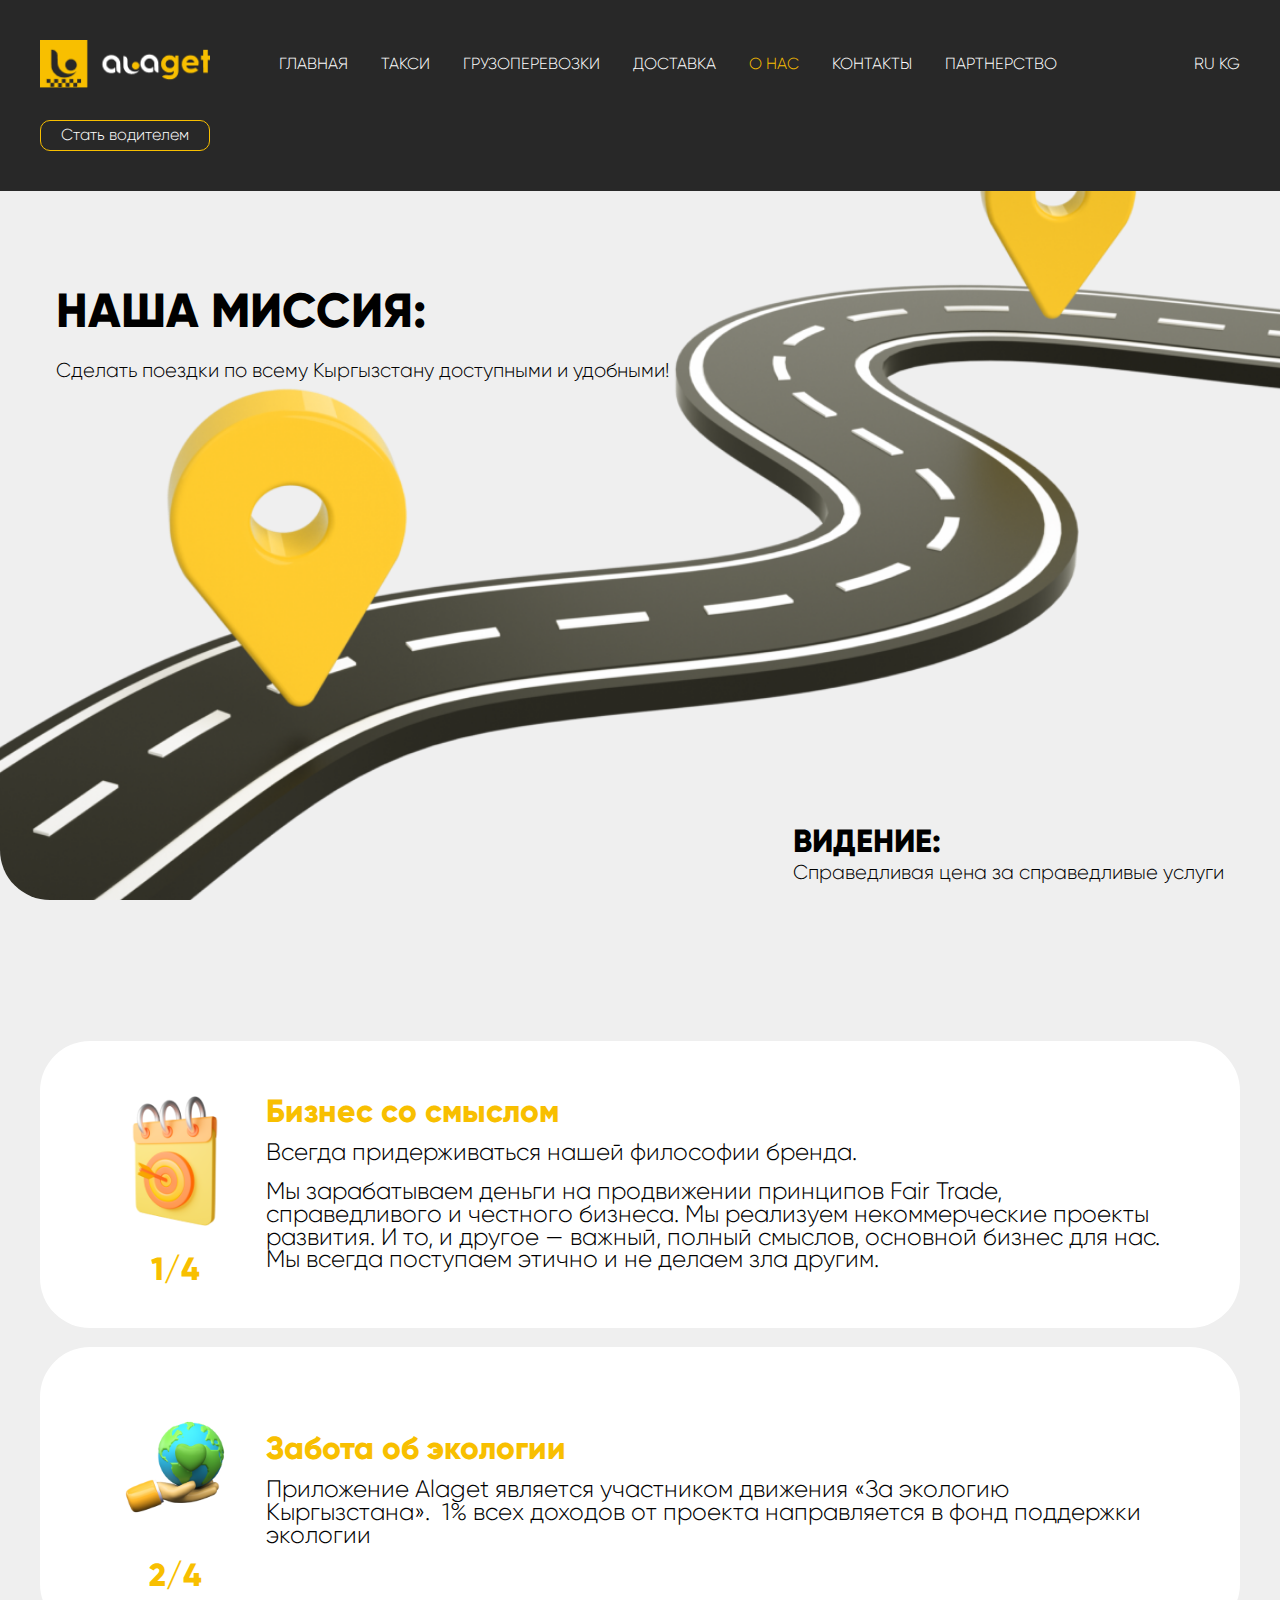
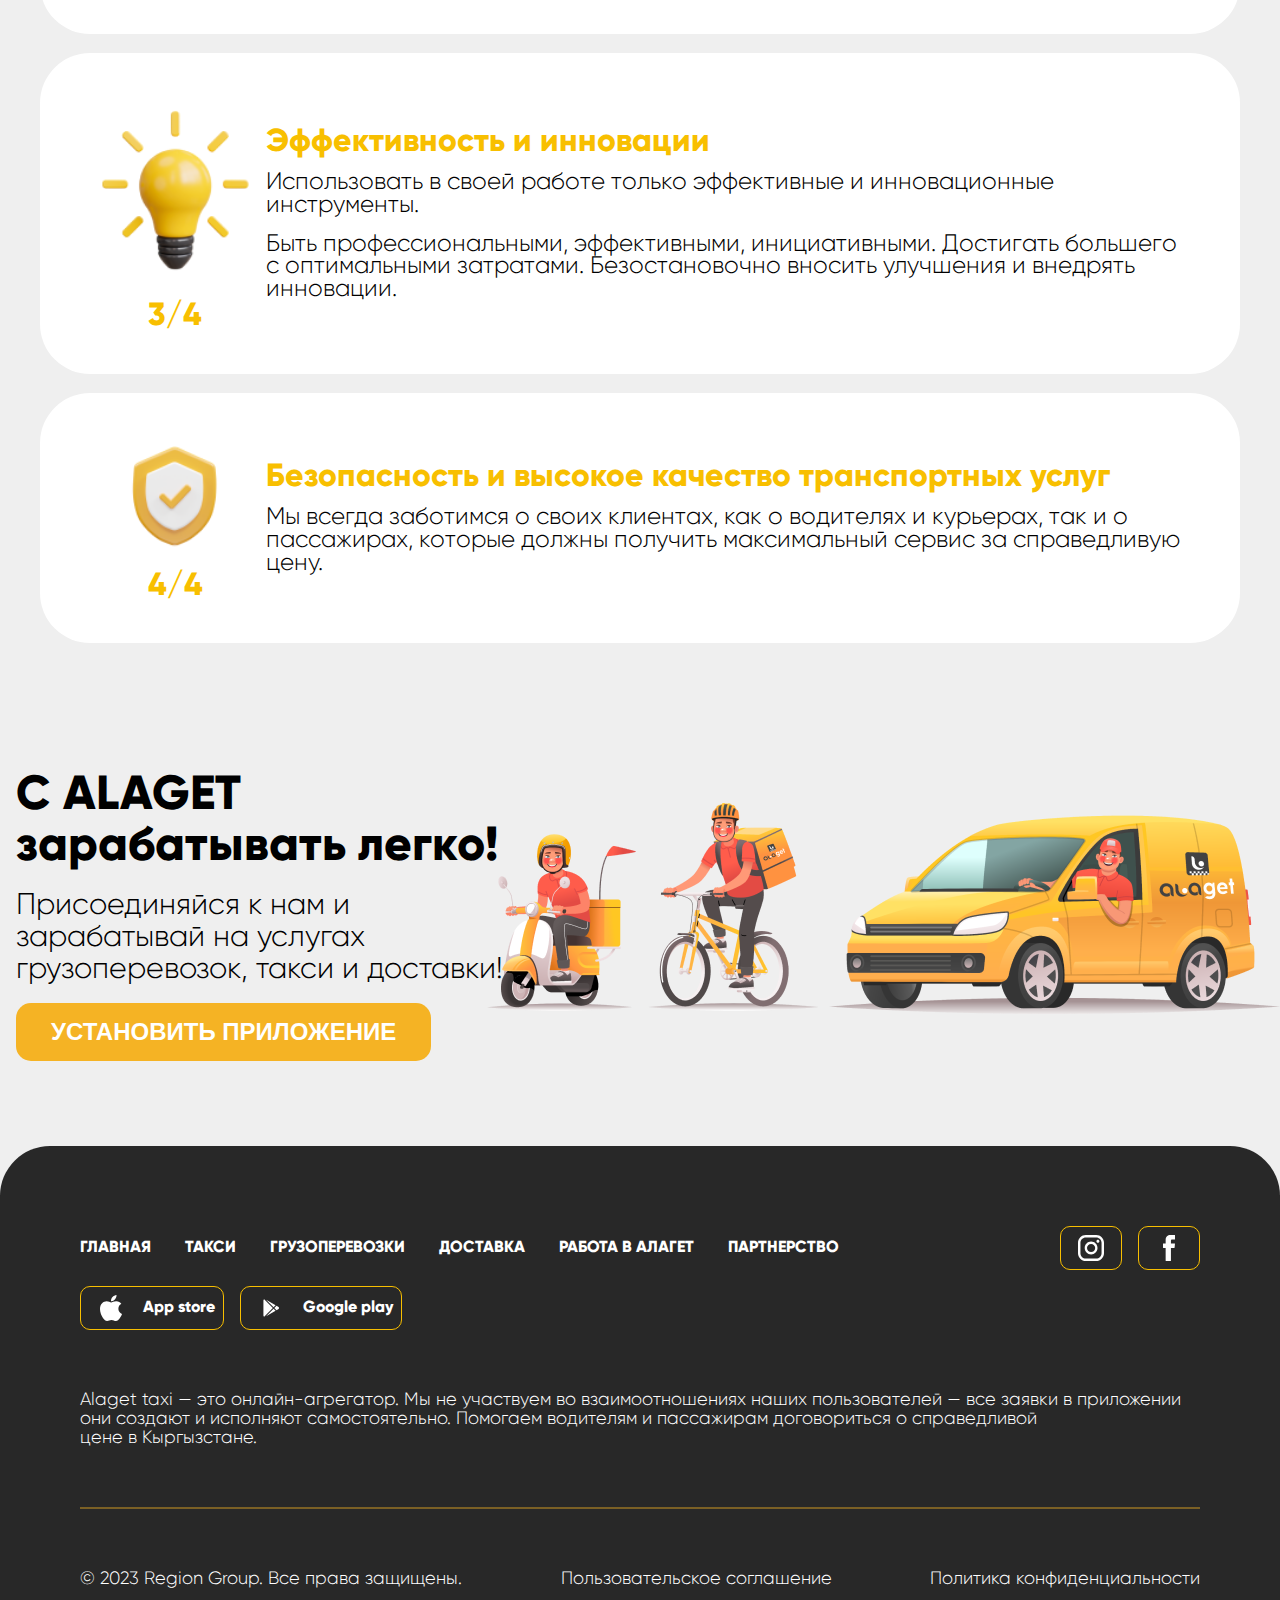
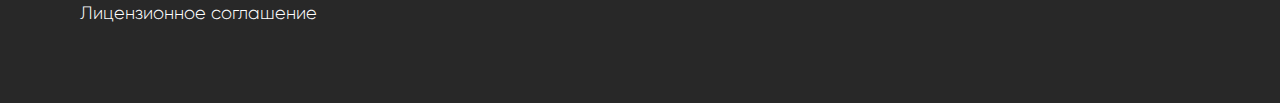
==== commit e2d4ed81: "add commit" ====
--- a/about.html
+++ b/about.html
@@ -71,6 +71,9 @@
       <a href="./index.html">
         <li>главная</li>
       </a>
+      <a href="./about.html">
+        <li class="active">о нас</li>
+      </a>
 
       <a href="./taxi.html">
         <li>Такси</li>
@@ -81,16 +84,14 @@
       <a href="./delivery.html">
         <li>доставка</li>
       </a>
-      <a href="./about.html">
-        <li class="active">о нас</li>
-      </a>
-      <a href="./contact.html">
-        <li>контакты</li>
-      </a>
+
+
 
       <a href="./partners.html">
         <li class="active">Партнерство</li>
-    </a>
+      </a> <a href="./contact.html">
+        <li>контакты</li>
+      </a>
     </ul>
   </div>
   <!-- header end -->
@@ -100,7 +101,7 @@
 
     <div style="top: 30%;position: absolute; padding: 1rem;" class=" taxi mainTitle">
       <h1 style="color: black !important;">НАША МИССИЯ:</h1>
-      <p style="color: black !important;">Сделать поездки по всему Кыргызстану доступными и удобными!</p>
+      <p style="color: black !important; font-size: 20px;">Сделать поездки по всему Кыргызстану доступными и удобными!</p>
     </div>
     <div style="width: 100%;">
       <h1></h1>
@@ -110,7 +111,7 @@
     </div>
     <div style="position: absolute;right: 40px;bottom: 0%; padding: 1rem;" class="bot">
       <h1>ВИДЕНИЕ:</h1>
-      <p>Справедливая цена за справедливые услуги</p>
+      <p style="font-size: 20px;">Справедливая цена за справедливые услуги</p>
     </div>
   </main>
   <!-- main end -->
@@ -119,7 +120,7 @@
     <div class="aboutAppCard" style="background-color: white; border-radius: 50px;">
       <div style="text-align: center; margin-right: 1rem;" class="aboutTitle">
         <div>
-          <img src="./assets/img/28.png" alt="">
+          <img  style="width: 150px;" src="./assets/img/28.png" alt="">
         </div>
         <h1>1/4</h1>
       </div>
@@ -138,7 +139,7 @@
     <div class="aboutAppCard" style="background-color: white; border-radius: 50px;">
       <div style="text-align: center; margin-right: 1rem;" class="aboutTitle">
         <div>
-          <img src="./assets/img/26 1.png" alt="">
+          <img  style="width: 150px;" src="./assets/img/26 1.png" alt="">
         </div>
         <h1>2/4</h1>
       </div>
@@ -157,7 +158,7 @@
     <div class="aboutAppCard" style="background-color: white; border-radius: 50px;">
       <div style="text-align: center; margin-right: 1rem;" class="aboutTitle">
         <div>
-          <img src="./assets/img/24 1.png" alt="">
+          <img   style="width: 150px;" src="./assets/img/24 1.png" alt="">
         </div>
         <h1>3/4</h1>
       </div>
@@ -176,7 +177,7 @@
     <div class="aboutAppCard" style="background-color: white; border-radius: 50px;">
       <div style="text-align: center; margin-right: 1rem;" class="aboutTitle">
         <div>
-          <img src="./assets/img/5 3.png" alt="">
+          <img style="width: 150px;" src="./assets/img/5 3.png" alt="">
         </div>
         <h1>4/4</h1>
       </div>
--- a/assets/style/style.css
+++ b/assets/style/style.css
@@ -303,6 +303,7 @@
 .aboutAppCard .aboutCardLeft {
     display: flex;
     flex-direction: column;
+    gap: 1rem !important;
     justify-content: space-between;
 
 }
@@ -769,6 +770,8 @@
 .cargoCard div {
     height: 190px;
     width: 190px;
+    display: flex;
+    justify-content: center;
     margin: 0 auto;
 }
 
@@ -1123,7 +1126,7 @@
 
 .stepMainLine {
     position: absolute;
-    height: 92%;
+    height: 90%;
     background: white;
     z-index: 0;
     border: 2.5px solid white;
@@ -1374,7 +1377,15 @@
     height: fit-content !important;
 }
 
+.beTax .mainCarImage img {
+    width: 100%;
+    position: relative;
+}
+
 @media(max-width:1245px) {
+    .beTax {
+        margin: 3rem 0;
+    }
 
     .main .Mainbackround {
         height: 120vh;
@@ -1424,7 +1435,9 @@
 }
 
 @media(max-width:1024px) {
-
+    .beTax {
+        margin: 0;
+    }
 
     .instructionContainer {
         justify-content: space-around;
@@ -1436,6 +1449,14 @@
 }
 
 @media(max-width:830px) {
+    .beTax {
+        flex-direction: column;
+        margin: 0;
+    }
+    .beTax .mainCarImage img {
+        position: relative;
+    }
+
     .Proof .ProofContiner .proofList .proofListItem {
         height: fit-content;
     }
@@ -1618,6 +1639,18 @@
 }
 
 @media(max-width:571px) {
+    .aboutTitle p {
+    font-size: 20px;
+    text-align: center;
+    }
+    .aboutTitle h1 {
+        font-size: 20px;
+        text-align: center;
+        }
+        .aboutTitle h2 {
+            font-size: 20px;
+            text-align: center;
+            }
     .aboutAppCard {
         transition: 0.3s;
         height: 576px;
@@ -1752,10 +1785,23 @@
 }
 
 @media(max-width:360px) {
+    .aboutTitle h1{
+        font-size: 22px;
+        text-align: center;
+    }
+    .aboutTitle h2{
+        font-size: 14px;
+        text-align: center;
+    }
     .contactTitle h1 {
         font-size: 15px;
-    }
-
+        text-align: center;
+    }
+
+    .aboutTitle p{
+        font-size: 15px;
+        text-align: center;
+    }
     .mainCarImage img {
         bottom: 40%;
     }
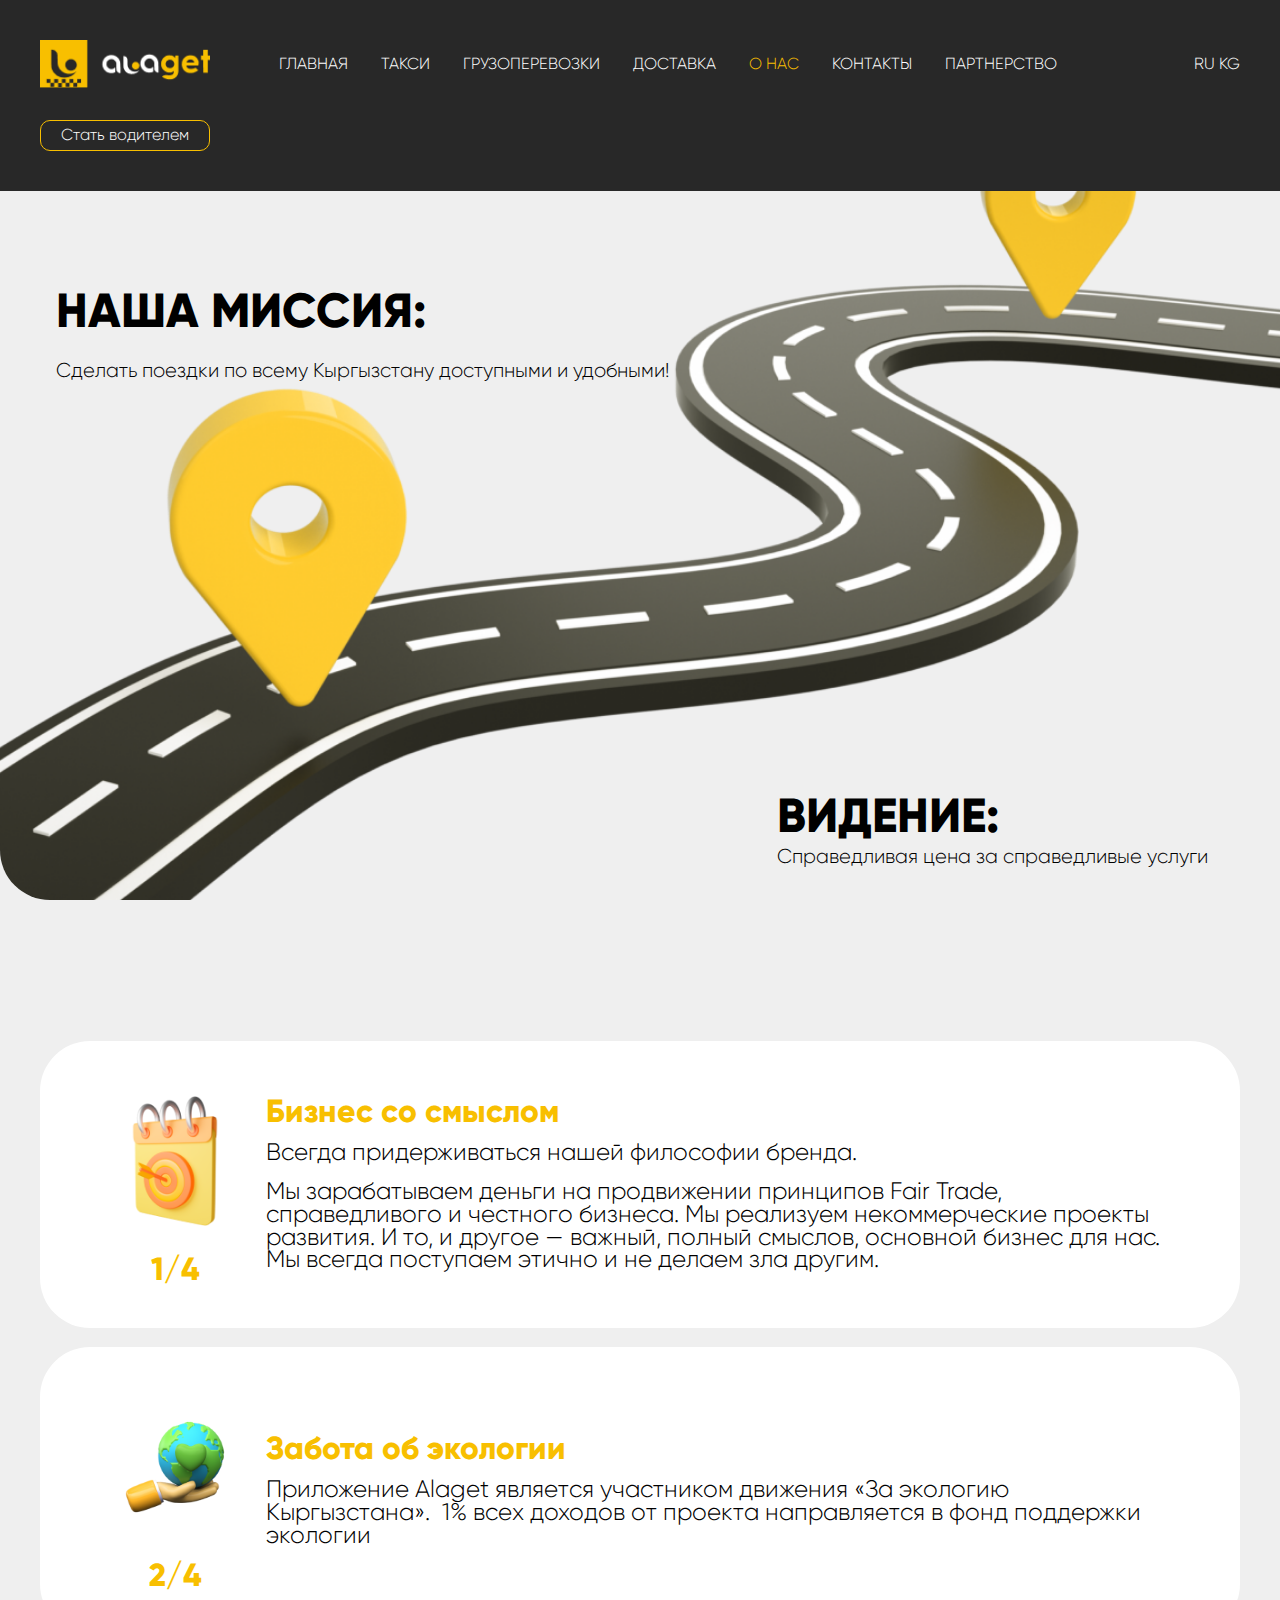
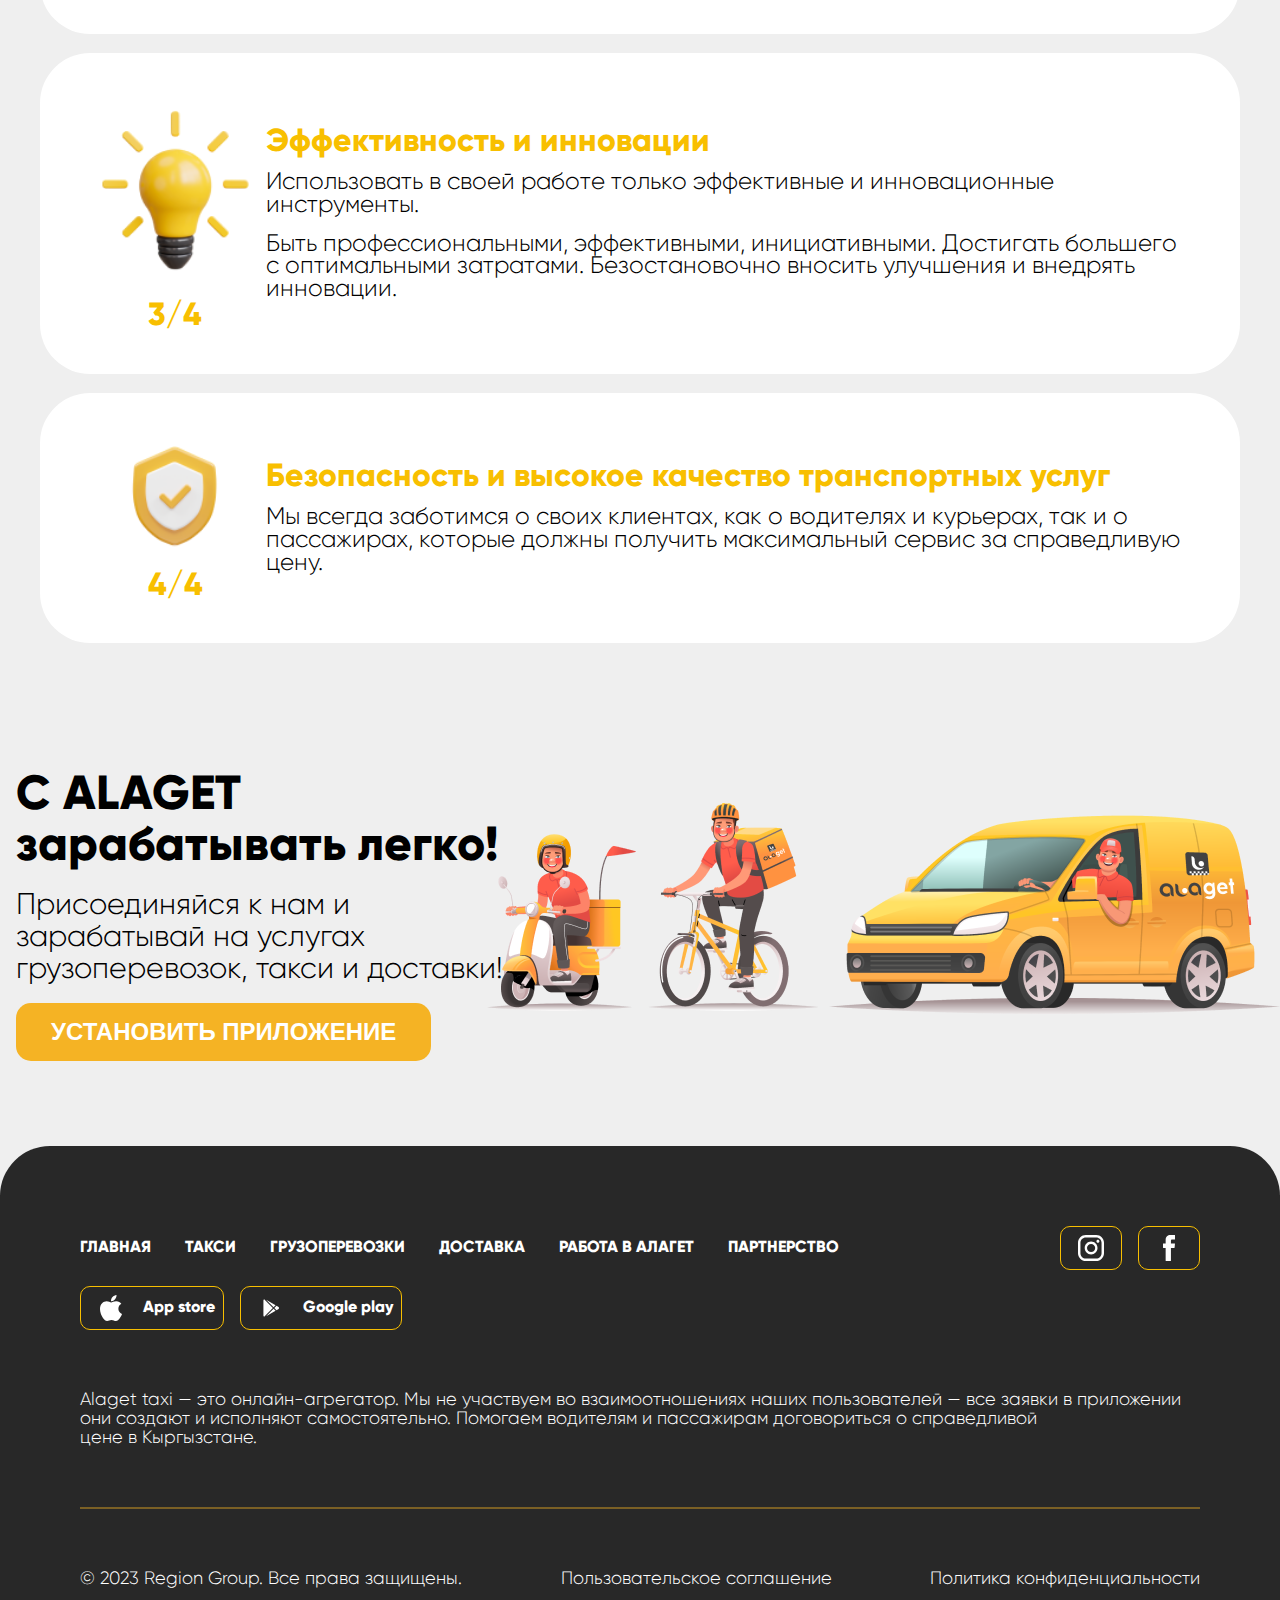
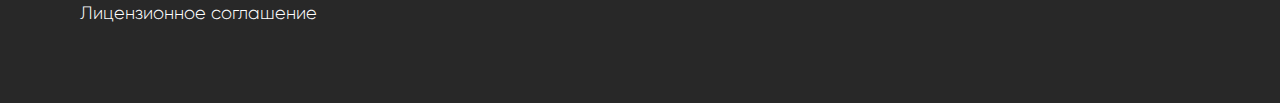
==== commit 53383031: "add" ====
--- a/about.html
+++ b/about.html
@@ -109,8 +109,8 @@
     <div class="mainCarImage">
 
     </div>
-    <div style="position: absolute;right: 40px;bottom: 0%; padding: 1rem;" class="bot">
-      <h1>ВИДЕНИЕ:</h1>
+    <div style="position: absolute;right: 40px;bottom: 0%; padding: 2rem;" class="bot">
+      <h1 style="font-size: 48px;">ВИДЕНИЕ:</h1>
       <p style="font-size: 20px;">Справедливая цена за справедливые услуги</p>
     </div>
   </main>
@@ -258,7 +258,7 @@
           </div>
           <div class="iconItem">
             <img
-              src="./assets/icons/svg+xml;base64,PHN2ZyB3aWR0aD0iMjIiIGhlaWdodD0iMjIiIHZpZXdCb3g9IjAgMCAyNCAyNCIgeG1sbnM9Imh0dHA6Ly93d3cudzMub3JnLzIwMDAvc3ZnIj4KICAgICAgICAgICAgICAgICAgICAgICAgICAgICAgICAgICAgPHBhdGggZD0iTTE0LjM3NDUgMTEuMzIyTDcuNDc 1.svg"
+              src="./assets/icons/playMarket.svg"
               alt="" />
             <p>Google play</p>
           </div>
--- a/assets/style/style.css
+++ b/assets/style/style.css
@@ -433,6 +433,7 @@
 }
 
 .orangeBGbutton {
+    cursor: pointer;
     width: fit-content;
     border-radius: 15px;
     background: #F5B324;
@@ -1648,8 +1649,11 @@
         text-align: center;
         }
         .aboutTitle h2 {
-            font-size: 20px;
+            font-size: 15px;
             text-align: center;
+            }
+            .aboutTitle p{
+                font-size: 15px;
             }
     .aboutAppCard {
         transition: 0.3s;
